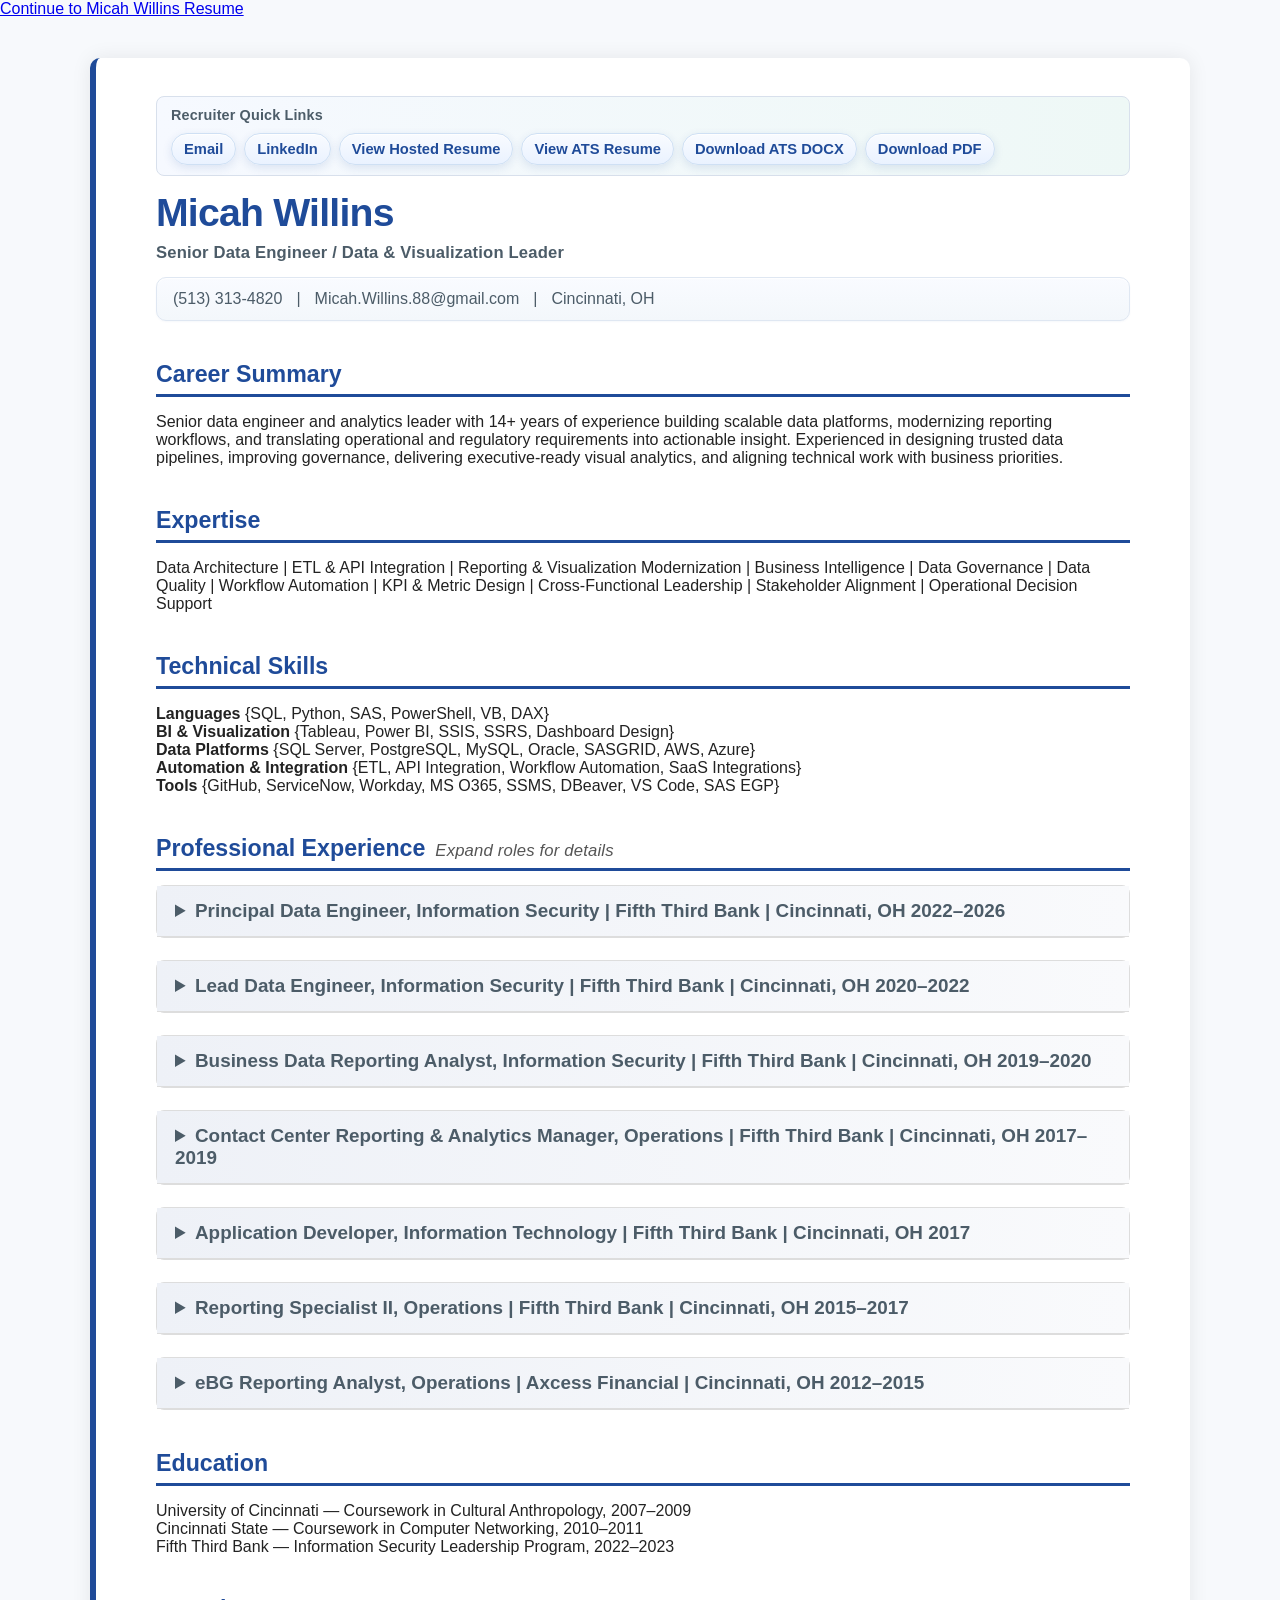
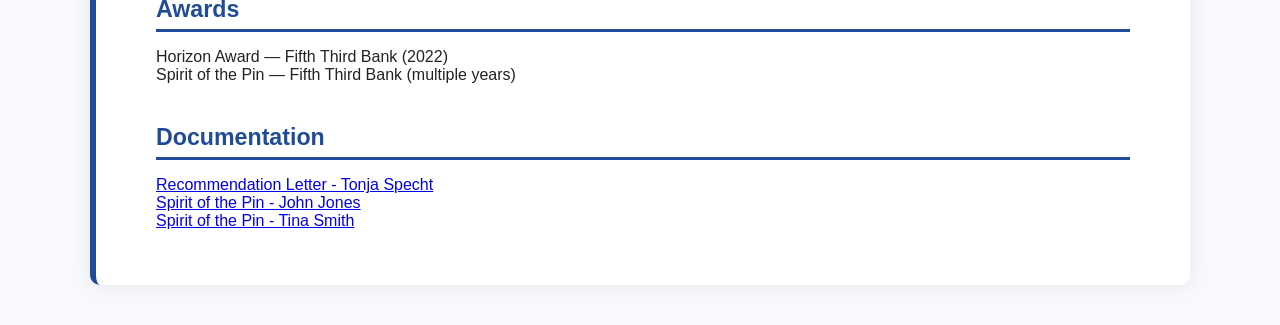
==== docs/index.html @ 88ce4075 "Update index.html to use meta refresh for Resume Replace gtag script with meta refresh for Resume li" ====
<!DOCTYPE html>
<html lang="en">
<head>
  <meta charset="UTF-8">
  <meta name="viewport" content="width=device-width, initial-scale=1.0">
  <title>Micah Willins Resume</title>
  <link rel="canonical" href="https://indatawetrust-mw.github.io/MicahWillins/">
    <meta name="description" content="Micah Willins - Data and analytics leader focused on trusted metrics, executive insights, and data engineering modernization.">
    <meta property="og:title" content="Micah Willins | Data and Analytics Leader">
    <meta property="og:description" content="Data and analytics leadership, BI strategy, trusted metrics, and data engineering modernization.">
    <meta property="og:url" content="https://indatawetrust-mw.github.io/MicahWillins/">
    <meta property="og:type" content="website">
    <meta property="og:image" content="https://indatawetrust-mw.github.io/MicahWillins/assets/social-preview.png">
    <meta property="og:image:type" content="image/png">
    <meta property="og:image:width" content="1200">
    <meta property="og:image:height" content="630">
    <meta name="twitter:card" content="summary_large_image">
    <meta name="twitter:title" content="Micah Willins | Data and Analytics Leader">
    <meta name="twitter:description" content="Data and analytics leadership, BI strategy, trusted metrics, and data engineering modernization.">
    <meta name="twitter:image" content="https://indatawetrust-mw.github.io/MicahWillins/assets/social-preview.png">
  <script async src="https://www.googletagmanager.com/gtag/js?id=G-QXJ3TKQQQ6"></script>
  <script>
    <meta http-equiv="refresh" content="0; url=Resume.html">
  </script>
</head>
<body>
  <a href="Resume.html">Continue to Micah Willins Resume</a>
</body>
</html><!DOCTYPE html>
<html lang="en">

<head>
  <meta charset="UTF-8">
  <meta name="viewport" content="width=device-width, initial-scale=1.0">
  <title>Micah Willins Resume</title>

  <script async src="https://www.googletagmanager.com/gtag/js?id=G-QXJ3TKQQQ6"></script>
  <script>
    window.dataLayer = window.dataLayer || [];
    function gtag(){dataLayer.push(arguments);}
    gtag('js', new Date());
    gtag('config', 'G-QXJ3TKQQQ6');
  </script>
</head>
<title>Micah Willins – Data Engineer / Solutions Expert</title>

<style>
    /* ===========================
       BITBRIDGE BRAND VARIABLES
       =========================== */
    :root {
        --bit-blue: #1F4B99;
        --bridge-steel: #4C5C68;
        --signal-teal: #2BBF9F;
        --flow-white: #F7F9FC;
        --accent-orange: #FF8A3D;
        --text-dark: #222;
        --text-light: #555;
        --band-even: #F9FAFC;
        --band-odd: #FFFFFF;
    }

    /* ===========================
       BASE STYLING
       =========================== */
    body {
        font-family: "Inter", "Aptos Display", Aptos Display, sans-serif;
        margin: 0;
        padding: 0;
        background: var(--flow-white);
        color: var(--text-dark);
        overflow-x: hidden;
    }

    *, *::before, *::after {
        box-sizing: border-box;
    }

    .container {
        width: min(1100px, calc(100vw - 32px));
        max-width: 1100px;
        margin: clamp(12px, 4vw, 40px) auto;
        background: #fff;
        padding: clamp(20px, 3vw, 40px) clamp(18px, 5vw, 60px);
        box-shadow: 0 0 20px rgba(0,0,0,0.08);
        border-radius: 10px;
        border-left: 6px solid var(--bit-blue);
    }

    .top-banner {
        display: flex;
        flex-wrap: wrap;
        align-items: center;
        justify-content: space-between;
        gap: 10px 16px;
        padding: 10px 14px;
        margin-bottom: 14px;
        border: 1px solid #d8e0ec;
        border-radius: 8px;
        background: linear-gradient(90deg, #f6f9ff 0%, #eef8f6 100%);
    }

    .top-banner-label {
        font-size: 0.9rem;
        color: var(--bridge-steel);
        font-weight: 600;
        letter-spacing: 0.01em;
    }

    .top-banner-links {
        display: flex;
        flex-wrap: wrap;
        gap: 8px;
    }

    .top-banner-links a {
        text-decoration: none;
        border: 1px solid #cfe0f4;
        background: linear-gradient(180deg, #f9fbff 0%, #eaf2ff 100%);
        color: var(--bit-blue);
        padding: 7px 12px;
        border-radius: 999px;
        font-size: 0.92rem;
        font-weight: 700;
        box-shadow: 0 3px 10px rgba(31, 75, 153, 0.12), inset 0 1px 0 rgba(255,255,255,0.8);
        transition: transform 0.15s ease, box-shadow 0.15s ease, border-color 0.15s ease;
    }

    .top-banner-links a:hover,
    .top-banner-links a:focus-visible {
        border-color: var(--bit-blue);
        box-shadow: 0 6px 16px rgba(31, 75, 153, 0.18), inset 0 1px 0 rgba(255,255,255,0.8);
        transform: translateY(-1px);
        outline: none;
    }

    .identity-block {
        margin-bottom: 18px;
    }

    h1 {
        margin: 0;
        font-size: 2.45em;
        font-weight: 700;
        color: var(--bit-blue);
        line-height: 1.15;
        letter-spacing: -0.02em;
    }

    .title-line {
        margin-top: 8px;
        font-size: 1.04em;
        font-weight: 600;
        color: var(--bridge-steel);
        letter-spacing: 0.01em;
    }

    .contact {
        display: flex;
        flex-wrap: wrap;
        gap: 10px 14px;
        align-items: center;
        margin-top: 14px;
        padding: 12px 16px;
        font-size: 1rem;
        color: var(--bridge-steel);
        border: 1px solid #dfe7f2;
        border-radius: 10px;
        background: linear-gradient(180deg, #f9fbff 0%, #f3f7fb 100%);
        box-shadow: inset 0 1px 0 rgba(255,255,255,0.8), 0 1px 2px rgba(31, 75, 153, 0.04);
    }

    .contact-item {
        white-space: nowrap;
    }

    .section-header {
        display: flex;
        align-items: baseline;
        gap: 10px;
        flex-wrap: wrap;
        font-size: 1.45em;
        font-weight: 600;
        margin-top: 40px;
        margin-bottom: 14px;
        padding-bottom: 6px;
        border-bottom: 3px solid var(--bit-blue);
        color: var(--bit-blue);
    }

    .section-header-note {
        font-size: 0.72em;
        font-style: italic;
        font-weight: 500;
        color: var(--text-light);
        letter-spacing: 0.01em;
    }

    /* ===========================
       COLLAPSIBLE SECTIONS
       =========================== */
    details {
        margin-bottom: 22px;
        border-radius: 8px;
        background: var(--band-even);
        border: 1px solid #ddd;
        padding: 0;
        transition: background 0.2s ease;
    }

    details:nth-child(odd) {
        background: var(--band-odd);
    }

    summary {
        padding: 14px 18px;
        font-size: 1.18em;
        font-weight: 600;
        cursor: pointer;
        background: linear-gradient(to right, #eef1f7, #f9fafc);
        border-bottom: 1px solid #ddd;
        user-select: none;
        color: var(--bridge-steel);
    }

    summary::-webkit-details-marker {
        color: var(--bit-blue);
    }

    details[open] summary {
        border-bottom: 1px solid #ccc;
        background: linear-gradient(to right, #e6ecf5, #f2f4f8);
    }

    details > div {
        padding: 18px 22px;
        background: #fff;
        font-family: "Aptos Narrow", "Aptos", "Segoe UI", sans-serif;
        font-size: 0.98rem;
        line-height: 1.25;
        overflow-wrap: anywhere;
    }

    details > div p {
        margin: 0 0 6px;
    }

    ul {
        margin: 8px 0 12px 20px;
    }

    .docx-outline,
    .docx-outline ul {
        margin: 2px 0 4px 18px;
        padding-left: 14px;
    }

    .docx-outline li {
        margin: 2px 0;
    }

    .docx-outline > li {
        list-style-type: circle;
    }

    .docx-outline ul > li {
        list-style-type: square;
    }

    .docx-outline ul ul > li {
        list-style-type: disc;
    }

    .docx-outline ul ul ul > li {
        list-style-type: circle;
    }

    .docx-outline .compact {
        margin-top: 2px;
        margin-bottom: 2px;
    }

    .docx-outline .subtle {
        font-style: italic;
    }

    .has-collapsible-children {
        list-style-position: outside;
    }

    .list-toggle-btn {
        border: 0;
        background: transparent;
        color: var(--bit-blue);
        cursor: pointer;
        font-size: 1.75em;
        font-weight: 800;
        line-height: 1;
        margin-right: 6px;
        padding: 0;
        vertical-align: middle;
        touch-action: manipulation;
    }

    .list-collapsible[hidden] {
        display: none;
    }

    /* ===========================
       MOBILE OPTIMIZATION
       =========================== */
    @media (max-width: 768px) {
        .container {
            width: 100%;
            margin: 0;
            border-radius: 0;
            padding: 24px 20px;
            box-shadow: none;
            border-left: none;
            border-top: 6px solid var(--bit-blue);
        }

        .top-banner {
            align-items: flex-start;
            gap: 10px;
            padding: 10px;
        }

        .top-banner-links {
            width: 100%;
        }

        .top-banner-links a {
            text-align: center;
            flex: 1 1 30%;
        }

        h1 {
            font-size: 1.9em;
        }

        .contact {
            font-size: 1em;
        }

        summary {
            font-size: 1.1em;
            padding: 14px 16px;
            min-height: 52px;
            display: flex;
            align-items: center;
        }

        details > div {
            padding: 14px 16px;
        }

        .section-header {
            font-size: 1.3em;
        }

        .list-toggle-btn {
            display: inline-flex;
            align-items: center;
            justify-content: center;
            min-width: 34px;
            min-height: 34px;
            font-size: 1.15rem;
            font-weight: 800;
            line-height: 1;
            margin-right: 8px;
            border: 1px solid #d7dee9;
            border-radius: 999px;
            background: #f4f7fc;
        }

        .docx-outline li {
            line-height: 1.35;
        }
    }

    /* ===========================
       EXTRA-WIDE SCREEN POLISH
       =========================== */
    @media (min-width: 1400px) {
        .container {
            width: min(1300px, calc(100vw - 48px));
            max-width: 1300px;
            padding: 60px 80px;
        }

        h1 {
            font-size: 2.6em;
        }

        summary {
            font-size: 1.22em;
        }
    }

</style>
</head>

<body>
<div class="container">

<section class="top-banner" aria-label="Quick recruiter links">
    <div class="top-banner-label">Recruiter Quick Links</div>
    <nav class="top-banner-links" aria-label="Recruiter quick actions">
        <a href="mailto:Micah.Willins.88@gmail.com">Email</a>
        <a href="https://www.linkedin.com/in/indatawetrust-mw" target="_blank" rel="noopener noreferrer">LinkedIn</a>
        <a href="https://indatawetrust-mw.github.io/MicahWillins/" target="_blank" rel="noopener noreferrer">View Hosted Resume</a>
        <a href="Micah-Willins-ATS.html" target="_blank" rel="noopener noreferrer">View ATS Resume</a>
        <a href="Micah-Willins-ATS.docx" download>Download ATS DOCX</a>
        <a href="assets/Micah-Willins-Resume.pdf" class="pdf-download-link" data-download-filename="Micah-Willins-Resume.pdf" target="_blank" rel="noopener noreferrer">Download PDF</a>
    </nav>
</section>

<div class="identity-block">
    <h1>Micah Willins</h1>
    <div class="title-line">Senior Data Engineer / Data &amp; Visualization Leader</div>
    <div class="contact">
        <span class="contact-item">(513) 313‑4820</span>
        <span class="contact-item">|</span>
        <span class="contact-item">Micah.Willins.88@gmail.com</span>
        <span class="contact-item">|</span>
        <span class="contact-item">Cincinnati, OH</span>
    </div>
</div>

<div class="section-header">Career Summary</div>
<p>Senior data engineer and analytics leader with 14+ years of experience building scalable data platforms, modernizing reporting workflows, and translating operational and regulatory requirements into actionable insight. Experienced in designing trusted data pipelines, improving governance, delivering executive-ready visual analytics, and aligning technical work with business priorities.</p>

<div class="section-header">Expertise</div>
<p>Data Architecture | ETL & API Integration | Reporting & Visualization Modernization | Business Intelligence | Data Governance | Data Quality | Workflow Automation | KPI & Metric Design | Cross-Functional Leadership | Stakeholder Alignment | Operational Decision Support</p>

<div class="section-header">Technical Skills</div>
<p>
<b>Languages</b> {SQL, Python, SAS, PowerShell, VB, DAX}<br>
<b>BI & Visualization</b> {Tableau, Power BI, SSIS, SSRS, Dashboard Design}<br>
<b>Data Platforms</b> {SQL Server, PostgreSQL, MySQL, Oracle, SASGRID, AWS, Azure}<br>
<b>Automation & Integration</b> {ETL, API Integration, Workflow Automation, SaaS Integrations}<br>
<b>Tools</b> {GitHub, ServiceNow, Workday, MS O365, SSMS, DBeaver, VS Code, SAS EGP}
</p>

<div class="section-header">Professional Experience <span class="section-header-note">Expand roles for details</span></div>

<!-- Principal Data Engineer -->
<details open>
<summary>Principal Data Engineer, Information Security | Fifth Third Bank | Cincinnati, OH 2022–2026</summary>
<div>
<p><strong>Enterprise Data, Visualization & Reporting Modernization</strong></p>
<ul class="docx-outline">
    <li>Led enterprise metric and reporting modernization in a regulated financial environment, improving governance, accountability, and executive visibility.</li>
    <li>Drove a Tableau-to-Power BI transformation, standardizing reporting patterns and improving consistency for operational and leadership stakeholders.</li>
    <li>Designed and delivered executive-facing visualizations and KPI frameworks that translated complex security data into clear, decision-ready narratives.</li>
    <li>Resolved cross-functional data quality and identity issues across AD, LDAP, and Entra ID to improve trust in critical reporting pipelines.</li>
    <li>Built automated validation and reconciliation workflows that reduced manual remediation and increased confidence in metric delivery.</li>
    <li>Partnered across teams to align technical execution with business needs while mentoring co-op and contractor resources to maintain continuity on critical programs.</li>
</ul>
</div>
</details>

<!-- Lead Data Engineer -->
<details>
<summary>Lead Data Engineer, Information Security | Fifth Third Bank | Cincinnati, OH 2020–2022</summary>
<div>
<p><strong>Automation, Compliance Reporting & Platform Modernization</strong></p>
<ul class="docx-outline">
    <li>Built and automated SAS-based warehouse and reporting workflows using REST APIs and PowerShell orchestration to improve reliability and reduce manual processing.</li>
    <li>Delivered compliance, audit, and risk analytics to support governance decisions and executive reporting across information security teams.</li>
    <li>Created reporting structures and visual explanations that made complex compliance data accessible to non-technical stakeholders and leadership.</li>
    <li>Led platform modernization and environment hardening to improve scalability, reduce maintenance burden, and strengthen operational stability.</li>
    <li>Developed delivery practices and mentoring frameworks that improved team efficiency, supportability, and execution quality across reporting programs.</li>
</ul>
</div>
</details>

<!-- Business Data Reporting Analyst -->
<details>
<summary>Business Data Reporting Analyst, Information Security | Fifth Third Bank | Cincinnati, OH 2019–2020</summary>
<div>
<p><strong>Metric Program Development, Data Storytelling & Governance</strong></p>
<ul class="docx-outline">
    <li>Expanded and redesigned the information security metric program to create more reliable reporting processes for leadership and operational stakeholders.</li>
    <li>Transformed ad hoc Excel workflows into a repeatable data pipeline using directory-based ingestion, NAS storage, and SAS Grid processing.</li>
    <li>Built reporting and visualization structures that turned raw technical metrics into clearer decision narratives for security, risk, and governance teams.</li>
</ul>
</div>
</details>

<!-- Contact Center Manager -->
<details>
<summary>Contact Center Reporting & Analytics Manager, Operations | Fifth Third Bank | Cincinnati, OH 2017–2019</summary>
<div>
<p><strong>Operational Analytics, KPI Design & Team Leadership</strong></p>
<ul class="docx-outline">
    <li>Led reporting and analytics for customer operations, providing leadership with actionable performance metrics and process improvement guidance.</li>
    <li>Built and supported an internal analytics platform used to monitor operational efficiency, service quality, and customer experience outcomes.</li>
    <li>Created dashboards and visual performance views that translated operational data into clear management narratives for both frontline and executive audiences.</li>
    <li>Partnered with IT, vendors, and business leaders to implement speech analytics and identity verification solutions that increased visibility and improved customer experience.</li>
    <li>Managed direct reports and coordinated cross-functional execution across operational and technology teams.</li>
</ul>
</div>
</details>

<!-- Application Developer -->
<details>
<summary>Application Developer, Information Technology | Fifth Third Bank | Cincinnati, OH 2017</summary>
<div>
<p><strong>Systems Integration & Application Support</strong></p>
<ul class="docx-outline">
    <li>Supported legacy application migration and modernization efforts, improving compatibility and operational stability.</li>
    <li>Partnered with business and technical stakeholders to validate requirements, update scripts, and streamline application support processes.</li>
</ul>
</div>
</details>

<!-- Reporting Specialist II -->
<details>
<summary>Reporting Specialist II, Operations | Fifth Third Bank | Cincinnati, OH 2015–2017</summary>
<div>
<p><strong>Operational Reporting, Dashboarding & Data Mining</strong></p>
<ul class="docx-outline">
    <li>Created and maintained BI and operational reporting solutions for customer service, workforce, and performance metrics using SSIS and SSRS.</li>
    <li>Developed self-service reporting capabilities that expanded access to scorecards, trend analysis, and workforce metrics across the organization.</li>
    <li>Built operational dashboards and visual analyses that helped leaders understand performance patterns and respond quickly to emerging issues.</li>
    <li>Applied data mining techniques to detect anomalies and outliers, enabling teams to address issues before they affected performance.</li>
</ul>
</div>
</details>

<!-- Axcess Financial -->
<details>
<summary>eBG Reporting Analyst, Operations | Axcess Financial | Cincinnati, OH 2012–2015</summary>
<div>
<p><strong>Reporting Automation & Operations Analytics</strong></p>
<ul class="docx-outline">
    <li>Built scorecard, incentive, and workforce reporting solutions that improved visibility into operational performance and key drivers.</li>
    <li>Automated payroll and operational reporting workflows, reducing manual effort and improving consistency across stakeholder groups.</li>
    <li>Translated business requirements into repeatable reporting products that supported customer service operations and leadership decisions.</li>
</ul>
</div>
</details>

<div class="section-header">Education</div>
<p>
University of Cincinnati — Coursework in Cultural Anthropology, 2007–2009<br>
Cincinnati State — Coursework in Computer Networking, 2010–2011<br>
Fifth Third Bank — Information Security Leadership Program, 2022–2023
</p>

<div class="section-header">Awards</div>
<p>
Horizon Award — Fifth Third Bank (2022)<br>
Spirit of the Pin — Fifth Third Bank (multiple years)
</p>

<div class="section-header">Documentation</div>
<p>
    <a href="#" onclick="openEmbeddedDoc('doc-tonja-specht-recommendation', 'Recommendation Letter - Tonja Specht'); return false;">Recommendation Letter - Tonja Specht</a><br>
    <a href="#" onclick="openEmbeddedDoc('doc-john-jones-recognition', 'Spirit of the Pin - John Jones'); return false;">Spirit of the Pin - John Jones</a><br>
    <a href="#" onclick="openEmbeddedDoc('doc-tina-smith-recognition', 'Spirit of the Pin - Tina Smith'); return false;">Spirit of the Pin - Tina Smith</a>
</p>

</div>

<template id="doc-tonja-specht-recommendation">
<!DOCTYPE html>
<html lang="en">
<head>
<meta charset="UTF-8">
<meta name="viewport" content="width=device-width, initial-scale=1.0">
<title>Recommendation Letter - Tonja Specht</title>
<style>
    body {
        font-family: "Segoe UI", Arial, sans-serif;
        margin: 24px;
        line-height: 1.55;
        color: #222;
    }
    h1 {
        margin-top: 0;
        margin-bottom: 8px;
        color: #1F4B99;
    }
    .meta {
        margin: 0 0 14px;
    }
    .signature {
        margin-top: 18px;
    }
</style>
</head>
<body>
    <h1>Recommendation Letter</h1>
    <p class="meta"><strong>Tonja Specht</strong><br>
    Retired Senior Vice President, Fifth Third Bank<br>
    Information Security Business Operations<br>
    513-335-1691<br>
    June 5, 2025</p>

    <p>To Whom It May Concern,</p>

    <p>I am pleased to recommend Micah Willins for any data engineering position. Micah was the Information Security Metrics Program Manager reporting to me while I was at Fifth Third. As a vital member of our Information Security Business Operations at Fifth Third Bank, Micah consistently demonstrated an exceptional level of expertise, diligence, and commitment to excellence.</p>

    <p>In the financial sector, precision and reliability in data reporting are paramount, especially when regulators request metrics evidence. Micah single-handedly built and implemented a robust system for tracking and validating information security data. From writing the code and structuring the process to ensuring quality control measures, he meticulously safeguarded the integrity and accuracy of our reporting. His dedication went beyond duty; he takes his work personally, ensuring that every metric reflected the highest standard.</p>

    <p>While reporting to me, Micah managed consultants and co-ops. He guided them through complex processes and ensured they had the knowledge necessary to succeed. His mentorship and expertise were repeatedly recognized by those he worked with. Both consultants and peers provided direct feedback to me about how much they learned from him. His ability to teach, lead, and inspire not only strengthened our team but also elevated the overall quality of our security program.</p>

    <p>Moreover, his ability to respond swiftly to regulatory demands was invaluable. He worked tirelessly to develop new metrics, adapting to ever-changing compliance requirements with ingenuity and foresight. His proactive approach and technical expertise strengthened our security program and reinforced our commitment to transparency.</p>

    <p>I have no doubt that Micah will be an asset wherever he applies his skills next. His work ethic, attention to detail, and unwavering dedication set him apart. I wholeheartedly recommend him and would be happy to discuss his qualifications further.</p>

    <p class="signature">Sincerely,<br>
    Tonja Specht</p>
</body>
</html>
</template>

<template id="doc-john-jones-recognition">
<!DOCTYPE html>
<html lang="en">
<head>
<meta charset="UTF-8">
<meta name="viewport" content="width=device-width, initial-scale=1.0">
<title>Spirit of the Pin - John Jones</title>
<style>
    body {
        font-family: "Segoe UI", Arial, sans-serif;
        margin: 24px;
        line-height: 1.55;
        color: #222;
    }
    h1 {
        margin-top: 0;
        margin-bottom: 10px;
        color: #1F4B99;
    }
    .meta {
        margin: 0 0 14px;
        color: #4C5C68;
    }
</style>
</head>
<body>
    <h1>Spirit of the Pin Recognition</h1>
    <p class="meta"><strong>Recognized By:</strong> John Jones<br>
    <strong>Date:</strong> 5/29/2025<br>
    <strong>Value:</strong> We Commit to Excellence</p>

    <p>As Principal Data Engineer, Micah Willins exemplifies the Fifth Third Core Value of Work as One Bank. He took the initiative to organize a cross-functional team to address a complex syncing issue between Active Directory LDAP and Azure Entra ID that was impacting several technical teams across the bank.</p>

    <p>Through his collaborative leadership, Micah ensured that all stakeholders clearly understood the problem and helped prioritize a timely and effective resolution. His actions not only fostered teamwork but also demonstrated the Core Value of Take Accountability.</p>

    <p>Kudos to Micah for his courageous leadership and unwavering commitment to excellence!</p>
</body>
</html>
</template>

<template id="doc-tina-smith-recognition">
<!DOCTYPE html>
<html lang="en">
<head>
<meta charset="UTF-8">
<meta name="viewport" content="width=device-width, initial-scale=1.0">
<title>Spirit of the Pin - Tina Smith</title>
<style>
    body {
        font-family: "Segoe UI", Arial, sans-serif;
        margin: 24px;
        line-height: 1.55;
        color: #222;
    }
    h1 {
        margin-top: 0;
        margin-bottom: 10px;
        color: #1F4B99;
    }
    .meta {
        margin: 0 0 14px;
        color: #4C5C68;
    }
</style>
</head>
<body>
    <h1>Spirit of the Pin Recognition</h1>
    <p class="meta"><strong>Recognized By:</strong> Tina Smith<br>
    <strong>Date:</strong> 2/7/2025<br>
    <strong>Value:</strong> We Are Creative</p>

    <p>Micah once again went above and beyond to assist me tremendously with a project. I was tasked with creating a duplicate repository of IT and IS policies from the Policy Center. Initially, the only method I knew was to manually download each of the 86 files. I reached out to Micah to see if he had a more efficient solution.</p>

    <p>His expertise not only streamlined the process but also saved me countless hours of manual work.</p>

    <p>Micah, your willingness to go above and beyond truly made a significant difference, and I am incredibly grateful for your support.</p>
</body>
</html>
</template>

<script>
    function openEmbeddedDoc(templateId, fallbackTitle) {
        var template = document.getElementById(templateId);
        if (!template) {
            return;
        }

        var docContent = template.innerHTML.trim();
        if (!docContent) {
            docContent = '<!doctype html><html><head><meta charset="UTF-8"><title>' +
                fallbackTitle +
                '</title></head><body><p>No content found.</p></body></html>';
        }

        // Primary path: Blob URL is more reliable on mobile than document.write to a popup.
        try {
            var blob = new Blob([docContent], { type: 'text/html;charset=utf-8' });
            var blobUrl = URL.createObjectURL(blob);
            var blobWindow = window.open(blobUrl, '_blank');
            if (blobWindow) {
                setTimeout(function () {
                    URL.revokeObjectURL(blobUrl);
                }, 60000);
                return;
            }
        } catch (error) {
            // Fall through to compatibility fallback.
        }

        // Fallback path for browsers that block Blob URLs in new tabs.
        var newWindow = window.open('about:blank', '_blank');
        if (!newWindow) {
            return;
        }

        newWindow.document.open();
        newWindow.document.write(docContent);
        newWindow.document.close();
    }

    document.addEventListener('DOMContentLoaded', function () {
        function closeOtherSections(activeSection) {
            var allSections = document.querySelectorAll('details');
            allSections.forEach(function (otherSection) {
                if (otherSection !== activeSection) {
                    otherSection.removeAttribute('open');
                }
            });
        }

        function bindSectionAccordion() {
            var allSections = document.querySelectorAll('details');
            allSections.forEach(function (section) {
                // Ensure a consistent collapsed initial state across browsers.
                section.removeAttribute('open');

                section.addEventListener('toggle', function () {
                    if (section.open) {
                        closeOtherSections(section);
                    }
                });

                var summary = section.querySelector('summary');
                if (!summary) {
                    return;
                }

                summary.addEventListener('click', function () {
                    window.requestAnimationFrame(function () {
                        if (section.open) {
                            closeOtherSections(section);
                        }
                    });
                });
            });
        }

        function hasDirectChildTag(element, tagName) {
            return Array.from(element.children).some(function (child) {
                return child.tagName === tagName;
            });
        }

        function hasDirectToggleButton(element) {
            return Array.from(element.children).some(function (child) {
                return child.classList && child.classList.contains('list-toggle-btn');
            });
        }

        function bindNestedListToggles() {
            var allLists = document.querySelectorAll('ul');
            allLists.forEach(function (list) {
                var directItems = Array.from(list.children).filter(function (child) {
                    return child.tagName === 'LI';
                });
                var hasNestedLists = directItems.some(function (item) {
                    return hasDirectChildTag(item, 'UL');
                });
                var shouldBeCollapsible = directItems.length > 2 || hasNestedLists;

                if (!shouldBeCollapsible) {
                    return;
                }

                var parentItem = list.parentElement;
                if (!parentItem || parentItem.tagName !== 'LI') {
                    return;
                }

                if (hasDirectToggleButton(parentItem)) {
                    return;
                }

                parentItem.classList.add('has-collapsible-children');
                list.classList.add('list-collapsible');

                var toggleButton = document.createElement('button');
                toggleButton.type = 'button';
                toggleButton.className = 'list-toggle-btn';
                toggleButton.setAttribute('aria-expanded', 'false');
                toggleButton.textContent = '▸';

                list.hidden = true;

                toggleButton.addEventListener('click', function () {
                    var isExpanded = toggleButton.getAttribute('aria-expanded') === 'true';
                    toggleButton.setAttribute('aria-expanded', String(!isExpanded));
                    toggleButton.textContent = isExpanded ? '▸' : '▾';
                    list.hidden = isExpanded;
                });

                parentItem.insertBefore(toggleButton, parentItem.firstChild);
            });
        }

        function bindPdfDownloadLinks() {
            var downloadLinks = document.querySelectorAll('.pdf-download-link');
            downloadLinks.forEach(function (link) {
                link.addEventListener('click', function (event) {
                    event.preventDefault();

                    var originalUrl = link.getAttribute('href');
                    if (!originalUrl) {
                        return;
                    }

                    var rawUrl = originalUrl
                        .replace('https://github.com/', 'https://raw.githubusercontent.com/')
                        .replace('/blob/', '/');

                    fetch(rawUrl)
                        .then(function (response) {
                            if (!response.ok) {
                                throw new Error('Download failed');
                            }
                            return response.blob();
                        })
                        .then(function (blob) {
                            var objectUrl = URL.createObjectURL(blob);
                            var tempLink = document.createElement('a');
                            tempLink.href = objectUrl;
                            tempLink.download = link.getAttribute('data-download-filename') || 'resume.pdf';
                            document.body.appendChild(tempLink);
                            tempLink.click();
                            tempLink.remove();
                            URL.revokeObjectURL(objectUrl);
                        })
                        .catch(function () {
                            window.open(rawUrl, '_blank', 'noopener');
                        });
                });
            });
        }

        bindPdfDownloadLinks();
        bindSectionAccordion();
        bindNestedListToggles();
    });
</script>
</body>
</html>
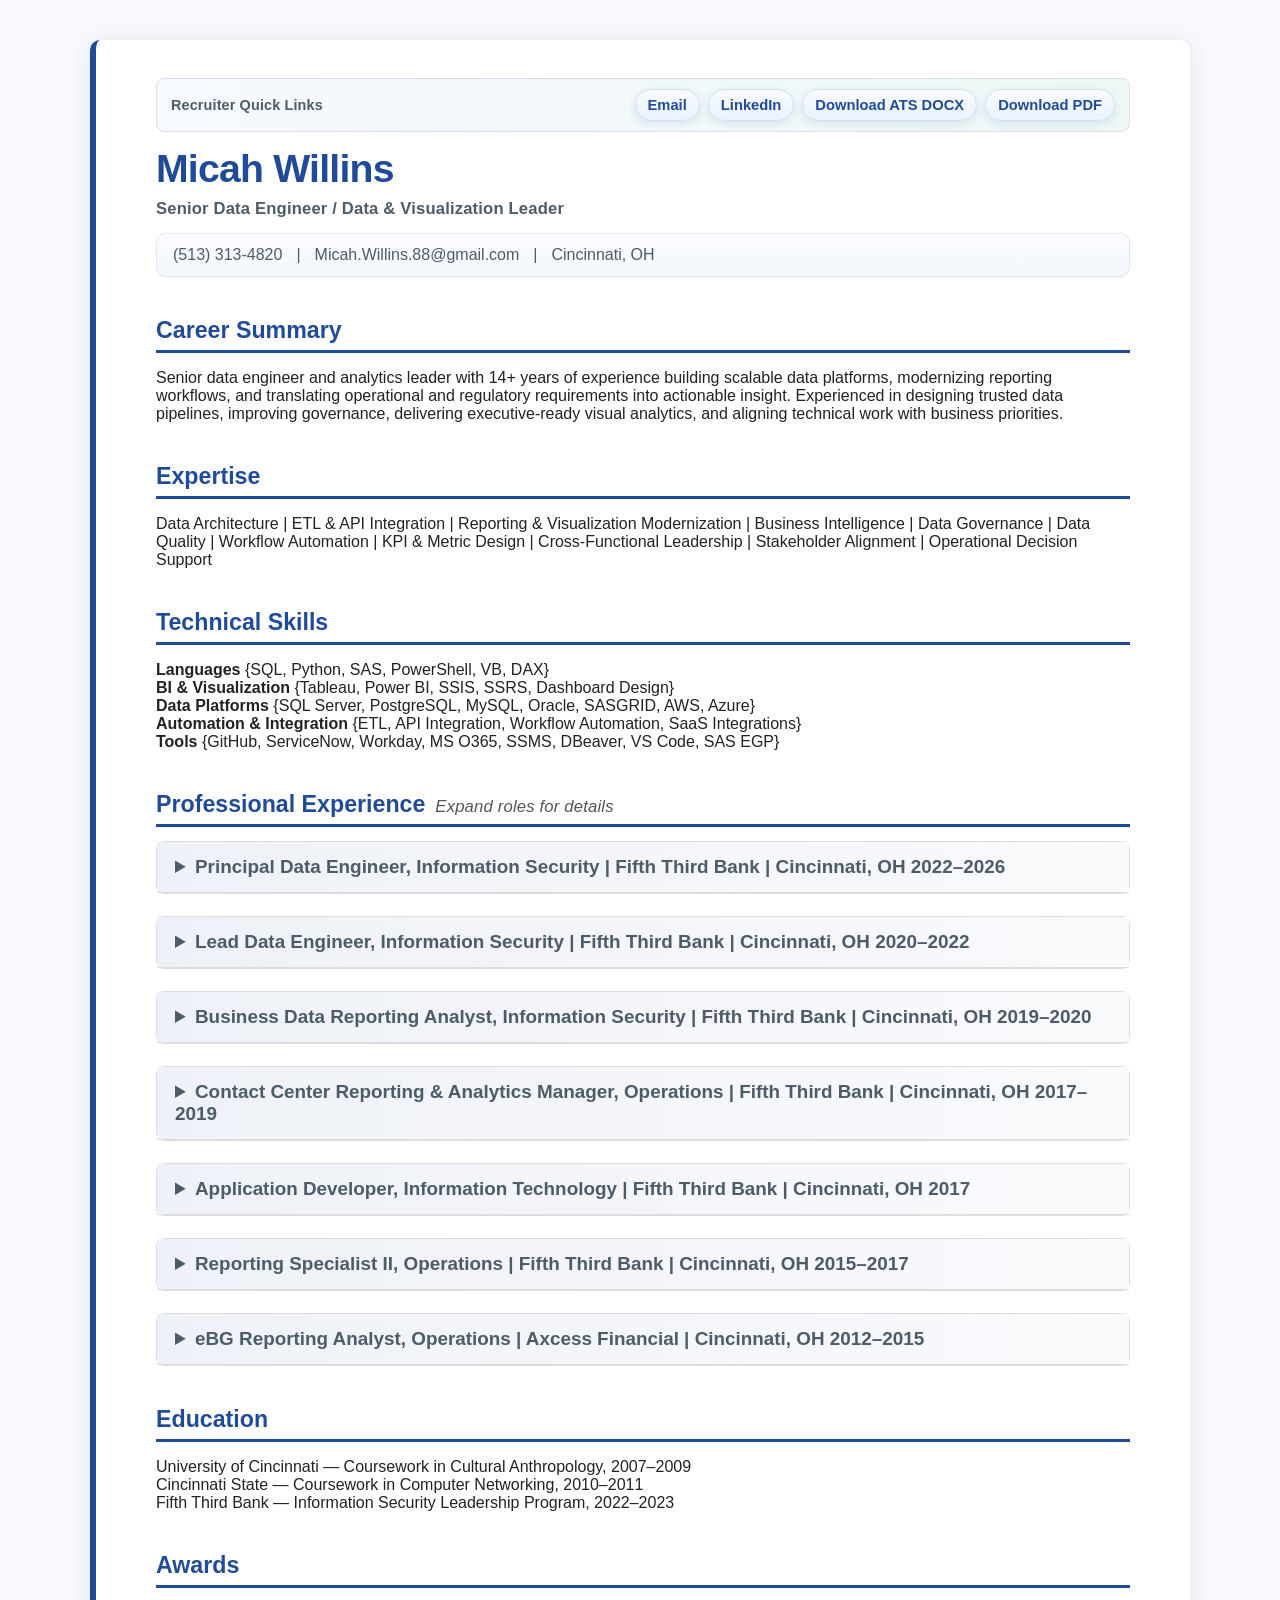
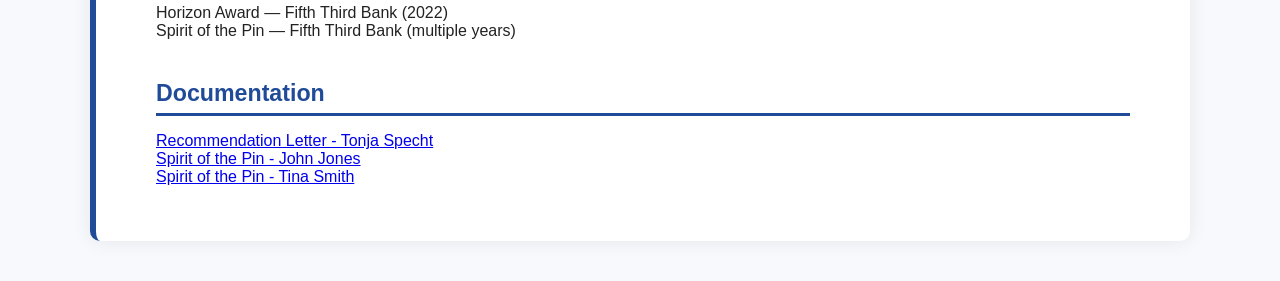
==== commit cf75468b: "Serve resume directly at GitHub Pages root" ====
--- a/docs/index.html
+++ b/docs/index.html
@@ -1,14 +1,15 @@
 <!DOCTYPE html>
 <html lang="en">
+
 <head>
   <meta charset="UTF-8">
   <meta name="viewport" content="width=device-width, initial-scale=1.0">
   <title>Micah Willins Resume</title>
-  <link rel="canonical" href="https://indatawetrust-mw.github.io/MicahWillins/">
+    <link rel="canonical" href="https://indatawetrust-mw.github.io/MicahWillins/Resume.html">
     <meta name="description" content="Micah Willins - Data and analytics leader focused on trusted metrics, executive insights, and data engineering modernization.">
     <meta property="og:title" content="Micah Willins | Data and Analytics Leader">
     <meta property="og:description" content="Data and analytics leadership, BI strategy, trusted metrics, and data engineering modernization.">
-    <meta property="og:url" content="https://indatawetrust-mw.github.io/MicahWillins/">
+    <meta property="og:url" content="https://indatawetrust-mw.github.io/MicahWillins/Resume.html">
     <meta property="og:type" content="website">
     <meta property="og:image" content="https://indatawetrust-mw.github.io/MicahWillins/assets/social-preview.png">
     <meta property="og:image:type" content="image/png">
@@ -18,21 +19,6 @@
     <meta name="twitter:title" content="Micah Willins | Data and Analytics Leader">
     <meta name="twitter:description" content="Data and analytics leadership, BI strategy, trusted metrics, and data engineering modernization.">
     <meta name="twitter:image" content="https://indatawetrust-mw.github.io/MicahWillins/assets/social-preview.png">
-  <script async src="https://www.googletagmanager.com/gtag/js?id=G-QXJ3TKQQQ6"></script>
-  <script>
-    <meta http-equiv="refresh" content="0; url=Resume.html">
-  </script>
-</head>
-<body>
-  <a href="Resume.html">Continue to Micah Willins Resume</a>
-</body>
-</html><!DOCTYPE html>
-<html lang="en">
-
-<head>
-  <meta charset="UTF-8">
-  <meta name="viewport" content="width=device-width, initial-scale=1.0">
-  <title>Micah Willins Resume</title>
 
   <script async src="https://www.googletagmanager.com/gtag/js?id=G-QXJ3TKQQQ6"></script>
   <script>
@@ -409,9 +395,7 @@
     <nav class="top-banner-links" aria-label="Recruiter quick actions">
         <a href="mailto:Micah.Willins.88@gmail.com">Email</a>
         <a href="https://www.linkedin.com/in/indatawetrust-mw" target="_blank" rel="noopener noreferrer">LinkedIn</a>
-        <a href="https://indatawetrust-mw.github.io/MicahWillins/" target="_blank" rel="noopener noreferrer">View Hosted Resume</a>
-        <a href="Micah-Willins-ATS.html" target="_blank" rel="noopener noreferrer">View ATS Resume</a>
-        <a href="Micah-Willins-ATS.docx" download>Download ATS DOCX</a>
+        <a href="assets/Micah-Willins-ATS.docx" download>Download ATS DOCX</a>
         <a href="assets/Micah-Willins-Resume.pdf" class="pdf-download-link" data-download-filename="Micah-Willins-Resume.pdf" target="_blank" rel="noopener noreferrer">Download PDF</a>
     </nav>
 </section>
@@ -884,3 +868,4 @@
 
 
 
+
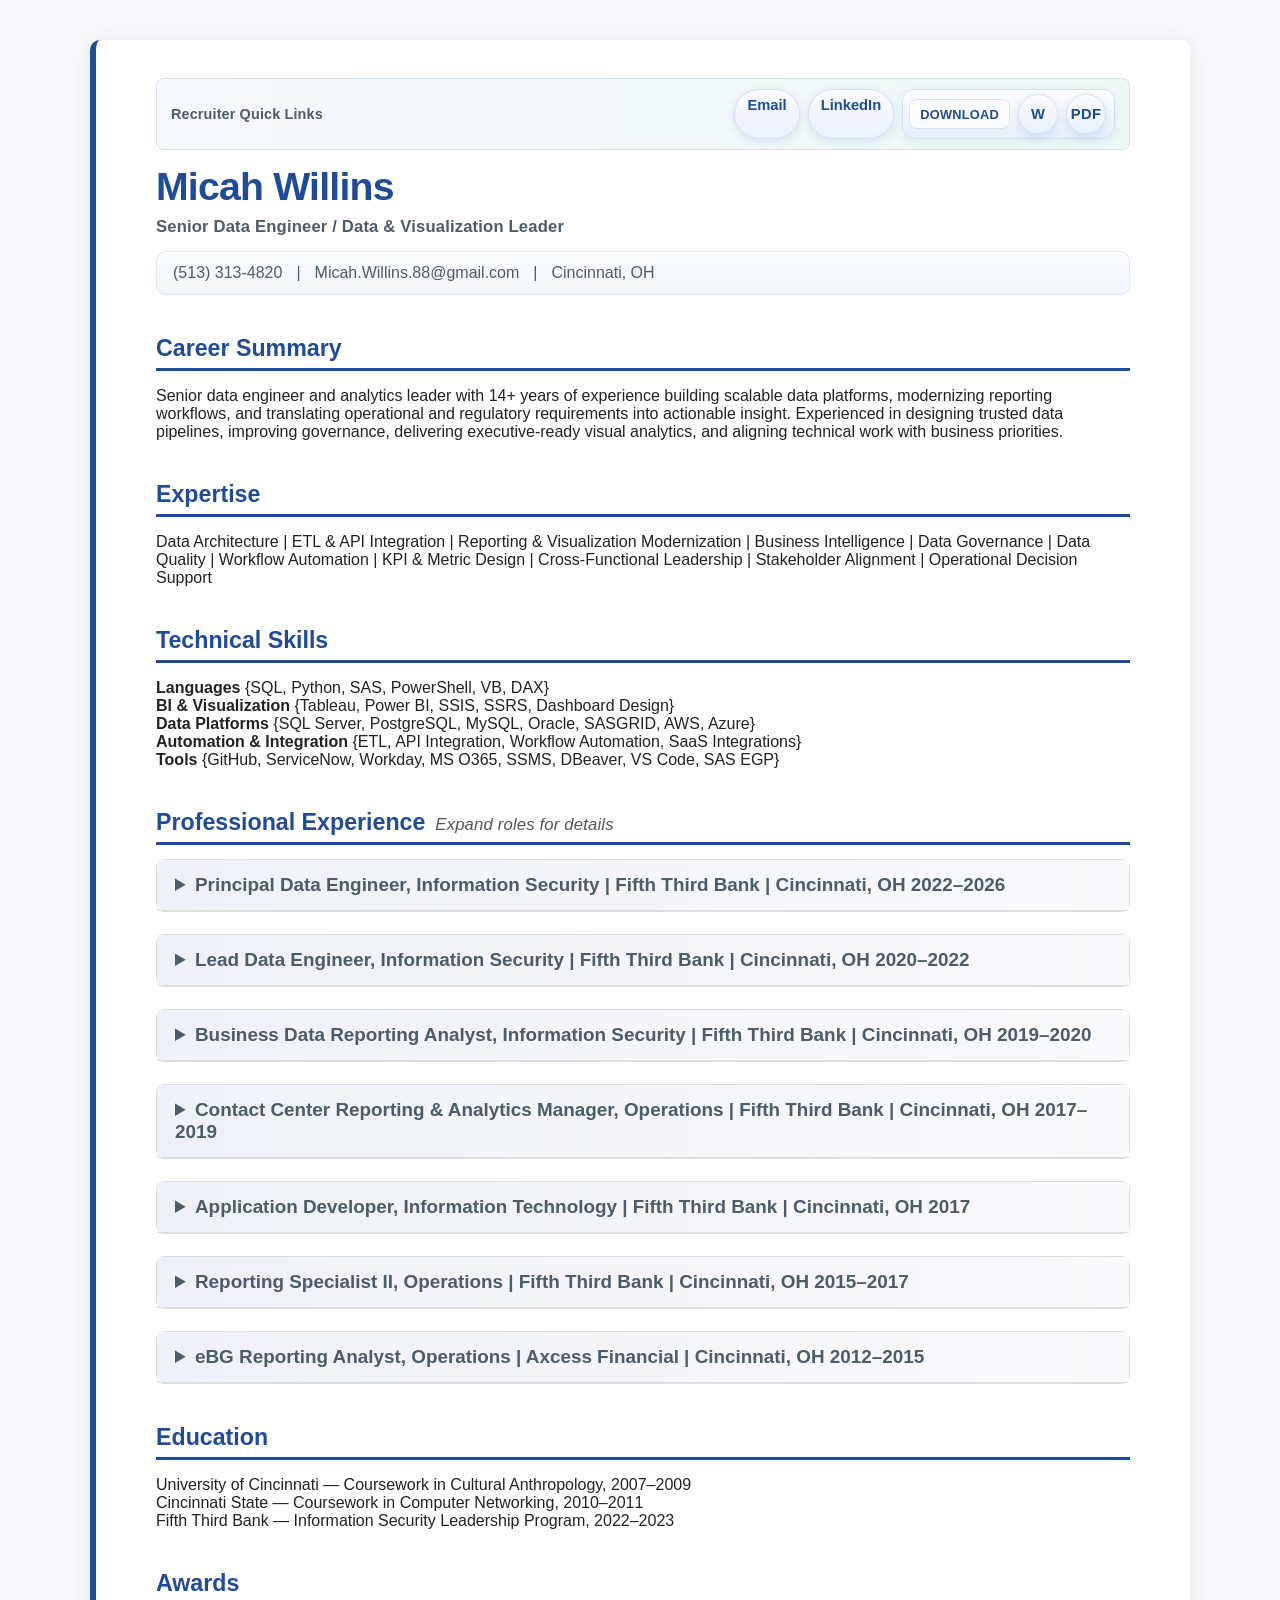
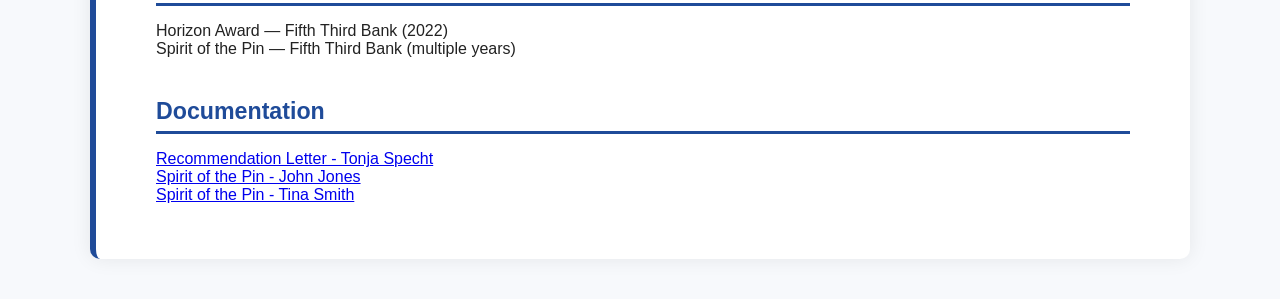
==== commit e2f4770c: "Update resume download buttons" ====
--- a/docs/index.html
+++ b/docs/index.html
@@ -120,6 +120,68 @@
         outline: none;
     }
 
+    .download-group {
+        display: inline-flex;
+        align-items: center;
+        gap: 8px;
+        padding: 4px 8px 4px 6px;
+        border-radius: 12px;
+        background: linear-gradient(180deg, rgba(255,255,255,0.85), rgba(230,238,248,0.9));
+        border: 1px solid #cfe0f4;
+        box-shadow: inset 0 1px 0 rgba(255,255,255,0.8), 0 3px 10px rgba(31, 75, 153, 0.08);
+    }
+
+    .download-label {
+        display: inline-flex;
+        align-items: center;
+        justify-content: center;
+        min-height: 30px;
+        padding: 0 10px;
+        border-radius: 8px;
+        border: 1px solid #d6e3f5;
+        background: rgba(255,255,255,0.75);
+        color: var(--bit-blue);
+        font-size: 0.8rem;
+        font-weight: 800;
+        letter-spacing: 0.02em;
+        text-transform: uppercase;
+    }
+
+    .download-button {
+        display: inline-flex;
+        align-items: center;
+        justify-content: center;
+        width: 40px;
+        height: 40px;
+        border-radius: 10px;
+        color: #fff;
+        font-size: 0.72rem;
+        font-weight: 900;
+        letter-spacing: 0.02em;
+        text-decoration: none;
+        border: 1px solid transparent;
+        box-shadow: 0 6px 14px rgba(24, 58, 116, 0.15);
+        transition: transform 0.15s ease, box-shadow 0.15s ease, filter 0.15s ease;
+    }
+
+    .download-button:hover,
+    .download-button:focus-visible {
+        transform: translateY(-1px);
+        box-shadow: 0 8px 18px rgba(24, 58, 116, 0.2);
+        filter: brightness(1.02);
+        outline: none;
+    }
+
+    .word-button {
+        background: linear-gradient(180deg, #2d70d8 0%, #1f58b6 100%);
+        border-color: rgba(15, 61, 144, 0.7);
+    }
+
+    .pdf-button {
+        background: linear-gradient(180deg, #e63d3d 0%, #c42525 100%);
+        border-color: rgba(132, 17, 17, 0.7);
+    }
+
     .identity-block {
         margin-bottom: 18px;
     }
@@ -395,8 +457,15 @@
     <nav class="top-banner-links" aria-label="Recruiter quick actions">
         <a href="mailto:Micah.Willins.88@gmail.com">Email</a>
         <a href="https://www.linkedin.com/in/indatawetrust-mw" target="_blank" rel="noopener noreferrer">LinkedIn</a>
-        <a href="assets/Micah-Willins-ATS.docx" download>Download ATS DOCX</a>
-        <a href="assets/Micah-Willins-Resume.pdf" class="pdf-download-link" data-download-filename="Micah-Willins-Resume.pdf" target="_blank" rel="noopener noreferrer">Download PDF</a>
+        <div class="download-group" aria-label="Download resume files">
+            <span class="download-label">Download</span>
+            <a href="assets/Micah-Willins-ATS.docx" class="download-button word-button" download aria-label="Download ATS DOCX">
+                <span aria-hidden="true">W</span>
+            </a>
+            <a href="assets/Micah-Willins-Resume.pdf" class="download-button pdf-button" data-download-filename="Micah-Willins-Resume.pdf" target="_blank" rel="noopener noreferrer" aria-label="Download PDF">
+                <span aria-hidden="true">PDF</span>
+            </a>
+        </div>
     </nav>
 </section>
 
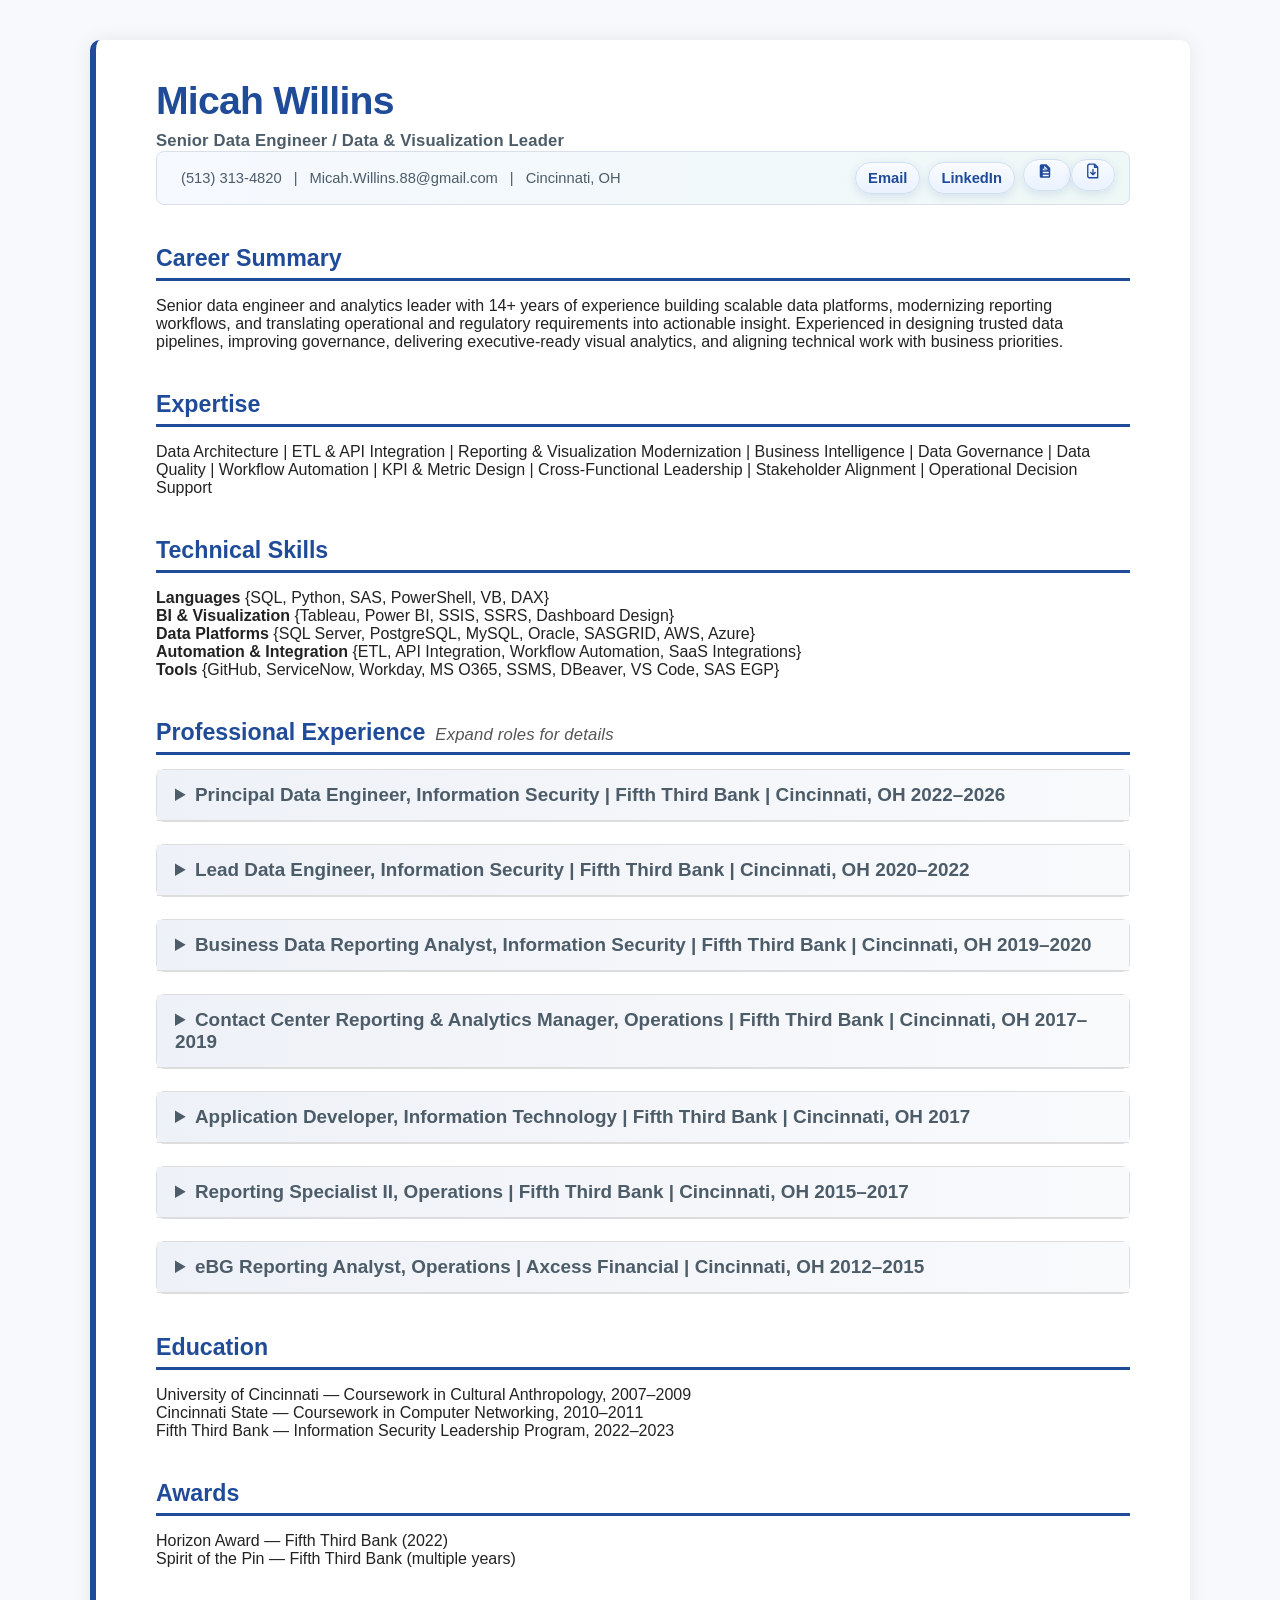
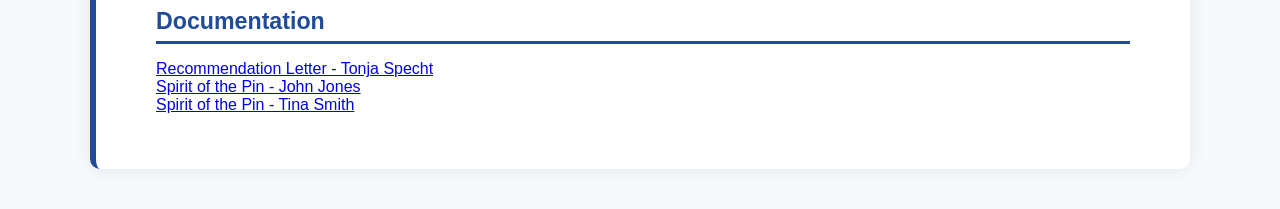
==== commit 2cf56035: "Publish approved resume and social preview updates" ====
--- a/docs/index.html
+++ b/docs/index.html
@@ -5,20 +5,22 @@
   <meta charset="UTF-8">
   <meta name="viewport" content="width=device-width, initial-scale=1.0">
   <title>Micah Willins Resume</title>
-    <link rel="canonical" href="https://indatawetrust-mw.github.io/MicahWillins/Resume.html">
+    <link rel="canonical" href="https://indatawetrust-mw.github.io/MicahWillins/">
     <meta name="description" content="Micah Willins - Data and analytics leader focused on trusted metrics, executive insights, and data engineering modernization.">
     <meta property="og:title" content="Micah Willins | Data and Analytics Leader">
     <meta property="og:description" content="Data and analytics leadership, BI strategy, trusted metrics, and data engineering modernization.">
-    <meta property="og:url" content="https://indatawetrust-mw.github.io/MicahWillins/Resume.html">
+    <meta property="og:url" content="https://indatawetrust-mw.github.io/MicahWillins/">
     <meta property="og:type" content="website">
     <meta property="og:image" content="https://indatawetrust-mw.github.io/MicahWillins/assets/social-preview.png">
     <meta property="og:image:type" content="image/png">
-    <meta property="og:image:width" content="1200">
-    <meta property="og:image:height" content="630">
+    <meta property="og:image:alt" content="Micah Willins data and analytics leadership resume preview">
+    <meta property="og:image:width" content="880">
+    <meta property="og:image:height" content="355">
     <meta name="twitter:card" content="summary_large_image">
     <meta name="twitter:title" content="Micah Willins | Data and Analytics Leader">
     <meta name="twitter:description" content="Data and analytics leadership, BI strategy, trusted metrics, and data engineering modernization.">
     <meta name="twitter:image" content="https://indatawetrust-mw.github.io/MicahWillins/assets/social-preview.png">
+    <meta name="twitter:image:alt" content="Micah Willins data and analytics leadership resume preview">
 
   <script async src="https://www.googletagmanager.com/gtag/js?id=G-QXJ3TKQQQ6"></script>
   <script>
@@ -86,6 +88,16 @@
         background: linear-gradient(90deg, #f6f9ff 0%, #eef8f6 100%);
     }
 
+    .top-banner-contact {
+        display: flex;
+        flex-wrap: wrap;
+        gap: 6px 12px;
+        align-items: center;
+        margin-left: 10px;
+        font-size: 0.92rem;
+        color: var(--bridge-steel);
+    }
+
     .top-banner-label {
         font-size: 0.9rem;
         color: var(--bridge-steel);
@@ -97,6 +109,7 @@
         display: flex;
         flex-wrap: wrap;
         gap: 8px;
+        margin-left: auto;
     }
 
     .top-banner-links a {
@@ -118,68 +131,6 @@
         box-shadow: 0 6px 16px rgba(31, 75, 153, 0.18), inset 0 1px 0 rgba(255,255,255,0.8);
         transform: translateY(-1px);
         outline: none;
-    }
-
-    .download-group {
-        display: inline-flex;
-        align-items: center;
-        gap: 8px;
-        padding: 4px 8px 4px 6px;
-        border-radius: 12px;
-        background: linear-gradient(180deg, rgba(255,255,255,0.85), rgba(230,238,248,0.9));
-        border: 1px solid #cfe0f4;
-        box-shadow: inset 0 1px 0 rgba(255,255,255,0.8), 0 3px 10px rgba(31, 75, 153, 0.08);
-    }
-
-    .download-label {
-        display: inline-flex;
-        align-items: center;
-        justify-content: center;
-        min-height: 30px;
-        padding: 0 10px;
-        border-radius: 8px;
-        border: 1px solid #d6e3f5;
-        background: rgba(255,255,255,0.75);
-        color: var(--bit-blue);
-        font-size: 0.8rem;
-        font-weight: 800;
-        letter-spacing: 0.02em;
-        text-transform: uppercase;
-    }
-
-    .download-button {
-        display: inline-flex;
-        align-items: center;
-        justify-content: center;
-        width: 40px;
-        height: 40px;
-        border-radius: 10px;
-        color: #fff;
-        font-size: 0.72rem;
-        font-weight: 900;
-        letter-spacing: 0.02em;
-        text-decoration: none;
-        border: 1px solid transparent;
-        box-shadow: 0 6px 14px rgba(24, 58, 116, 0.15);
-        transition: transform 0.15s ease, box-shadow 0.15s ease, filter 0.15s ease;
-    }
-
-    .download-button:hover,
-    .download-button:focus-visible {
-        transform: translateY(-1px);
-        box-shadow: 0 8px 18px rgba(24, 58, 116, 0.2);
-        filter: brightness(1.02);
-        outline: none;
-    }
-
-    .word-button {
-        background: linear-gradient(180deg, #2d70d8 0%, #1f58b6 100%);
-        border-color: rgba(15, 61, 144, 0.7);
-    }
-
-    .pdf-button {
-        background: linear-gradient(180deg, #e63d3d 0%, #c42525 100%);
-        border-color: rgba(132, 17, 17, 0.7);
     }
 
     .identity-block {
@@ -376,6 +327,12 @@
 
         .top-banner-links {
             width: 100%;
+            margin-left: 0;
+        }
+
+        .top-banner-contact {
+            width: 100%;
+            margin-left: 0;
         }
 
         .top-banner-links a {
@@ -452,33 +409,34 @@
 <body>
 <div class="container">
 
-<section class="top-banner" aria-label="Quick recruiter links">
-    <div class="top-banner-label">Recruiter Quick Links</div>
-    <nav class="top-banner-links" aria-label="Recruiter quick actions">
-        <a href="mailto:Micah.Willins.88@gmail.com">Email</a>
-        <a href="https://www.linkedin.com/in/indatawetrust-mw" target="_blank" rel="noopener noreferrer">LinkedIn</a>
-        <div class="download-group" aria-label="Download resume files">
-            <span class="download-label">Download</span>
-            <a href="assets/Micah-Willins-ATS.docx" class="download-button word-button" download aria-label="Download ATS DOCX">
-                <span aria-hidden="true">W</span>
-            </a>
-            <a href="assets/Micah-Willins-Resume.pdf" class="download-button pdf-button" data-download-filename="Micah-Willins-Resume.pdf" target="_blank" rel="noopener noreferrer" aria-label="Download PDF">
-                <span aria-hidden="true">PDF</span>
-            </a>
-        </div>
-    </nav>
-</section>
-
 <div class="identity-block">
     <h1>Micah Willins</h1>
     <div class="title-line">Senior Data Engineer / Data &amp; Visualization Leader</div>
-    <div class="contact">
-        <span class="contact-item">(513) 313‑4820</span>
-        <span class="contact-item">|</span>
-        <span class="contact-item">Micah.Willins.88@gmail.com</span>
-        <span class="contact-item">|</span>
-        <span class="contact-item">Cincinnati, OH</span>
-    </div>
+    <section class="top-banner" aria-label="Resume contact and actions">
+        <div class="top-banner-contact" aria-label="Contact information">
+            <span class="contact-item">(513) 313‑4820</span>
+            <span class="contact-item">|</span>
+            <span class="contact-item">Micah.Willins.88@gmail.com</span>
+            <span class="contact-item">|</span>
+            <span class="contact-item">Cincinnati, OH</span>
+        </div>
+        <nav class="top-banner-links" aria-label="Resume actions">
+            <a href="mailto:Micah.Willins.88@gmail.com">Email</a>
+            <a href="https://www.linkedin.com/in/indatawetrust-mw" target="_blank" rel="noopener noreferrer">LinkedIn</a>
+            <div class="download-group" aria-label="Resume downloads">
+                <a href="Micah-Willins-ATS.docx" class="download-button word-button" download aria-label="Download Word document">
+                    <svg viewBox="0 0 24 24" width="18" height="18" aria-hidden="true" focusable="false">
+                        <path d="M14 3H7a2 2 0 0 0-2 2v14a2 2 0 0 0 2 2h10a2 2 0 0 0 2-2V8l-5-5zm1 7h-4V5l5 5zm-6 7h8v2H9v-2zm0-4h8v2H9v-2zm0-4h5v2H9V9z" fill="currentColor"/>
+                    </svg>
+                </a>
+                <a href="assets/Micah-Willins-Resume.pdf" class="download-button pdf-button" data-download-filename="Micah-Willins-Resume.pdf" target="_blank" rel="noopener noreferrer" aria-label="Download PDF document">
+                    <svg viewBox="0 0 24 24" width="18" height="18" aria-hidden="true" focusable="false">
+                        <path d="M7 2.75h7l4.25 4.25v14H7a2 2 0 0 1-2-2v-14a2 2 0 0 1 2-2zM14 2.75V7h4.25M12 10v7m0 0-3-3m3 3 3-3" fill="none" stroke="currentColor" stroke-width="1.8" stroke-linecap="round" stroke-linejoin="round"/>
+                    </svg>
+                </a>
+            </div>
+        </nav>
+    </section>
 </div>
 
 <div class="section-header">Career Summary</div>
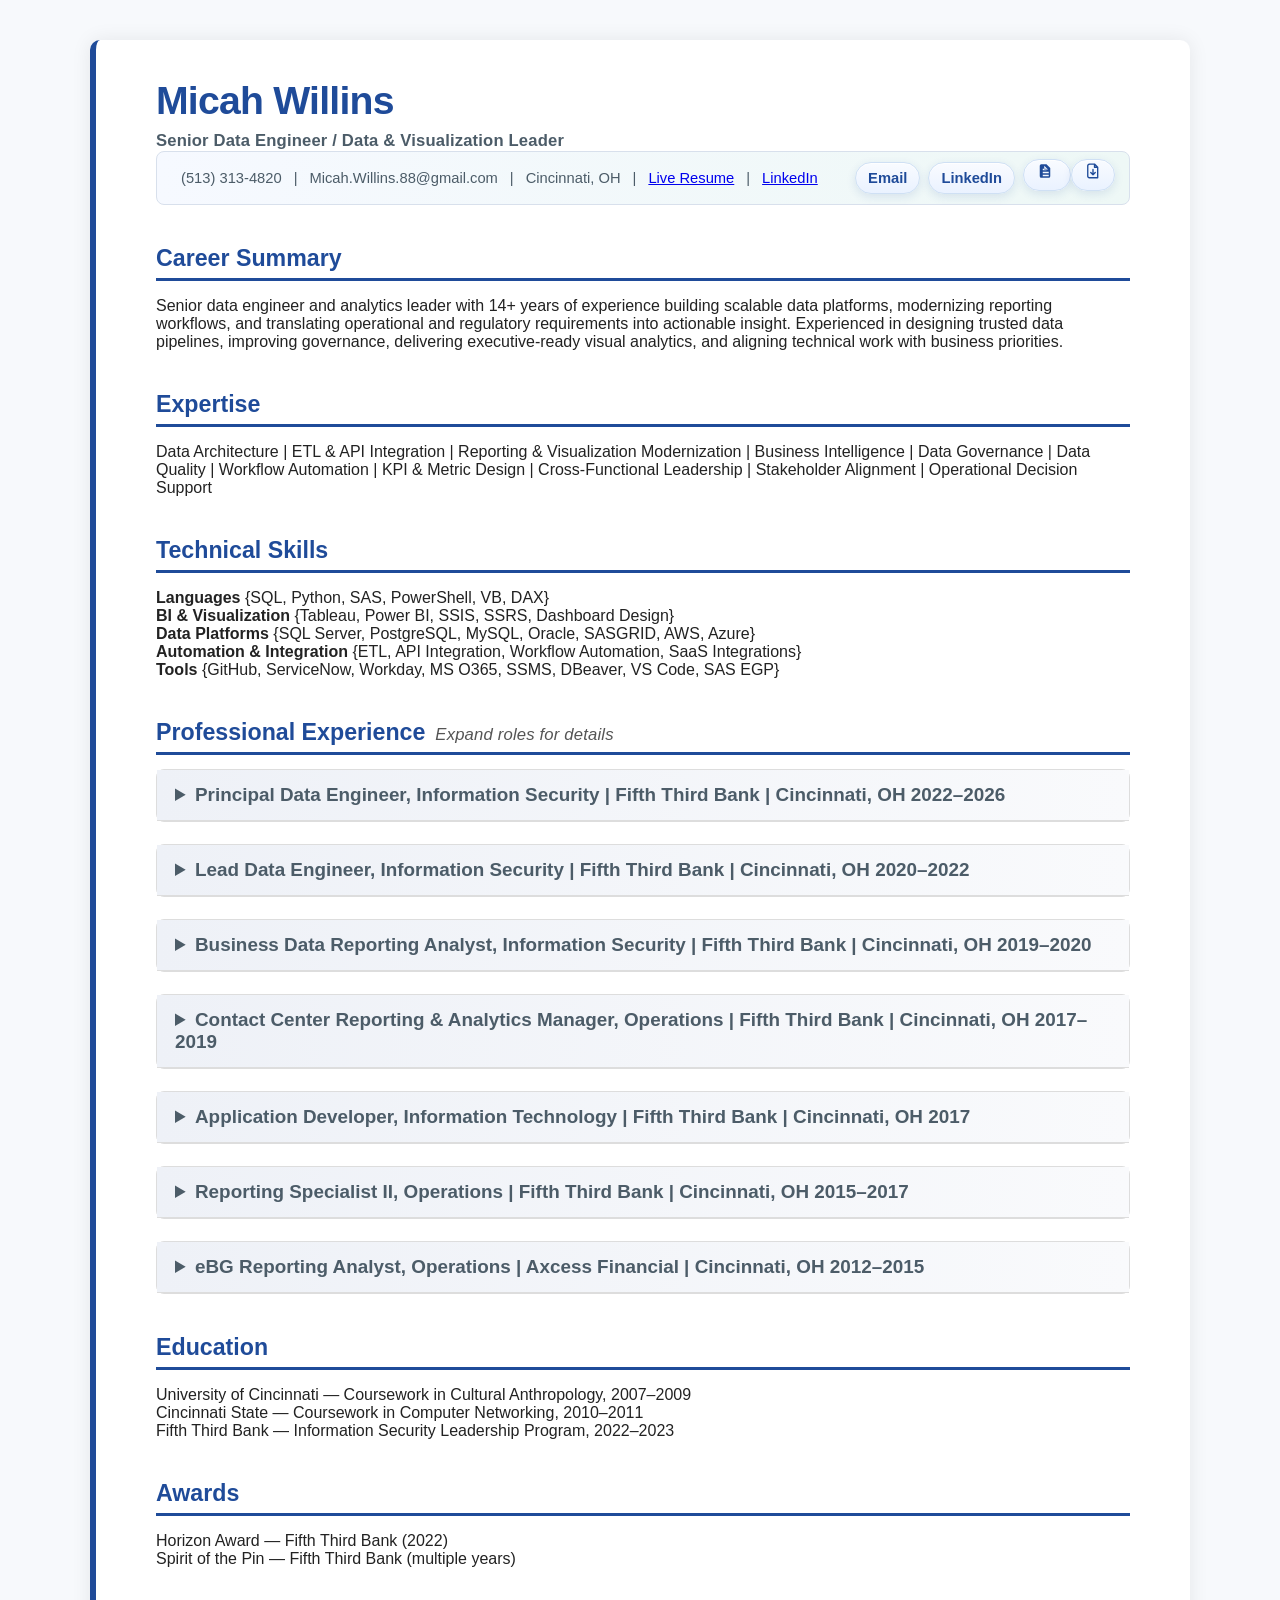
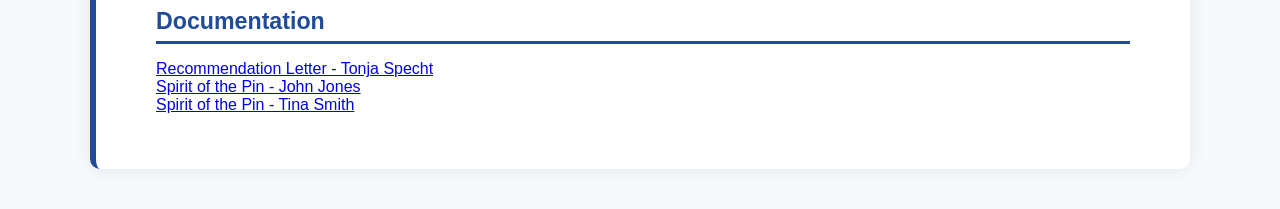
==== commit 8a4c79ad: "Publish one-page resume PDF and contact links" ====
--- a/docs/index.html
+++ b/docs/index.html
@@ -419,6 +419,10 @@
             <span class="contact-item">Micah.Willins.88@gmail.com</span>
             <span class="contact-item">|</span>
             <span class="contact-item">Cincinnati, OH</span>
+            <span class="contact-item">|</span>
+            <span class="contact-item"><a href="https://indatawetrust-mw.github.io/MicahWillins/">Live Resume</a></span>
+            <span class="contact-item">|</span>
+            <span class="contact-item"><a href="https://www.linkedin.com/in/indatawetrust-mw" target="_blank" rel="noopener noreferrer">LinkedIn</a></span>
         </div>
         <nav class="top-banner-links" aria-label="Resume actions">
             <a href="mailto:Micah.Willins.88@gmail.com">Email</a>
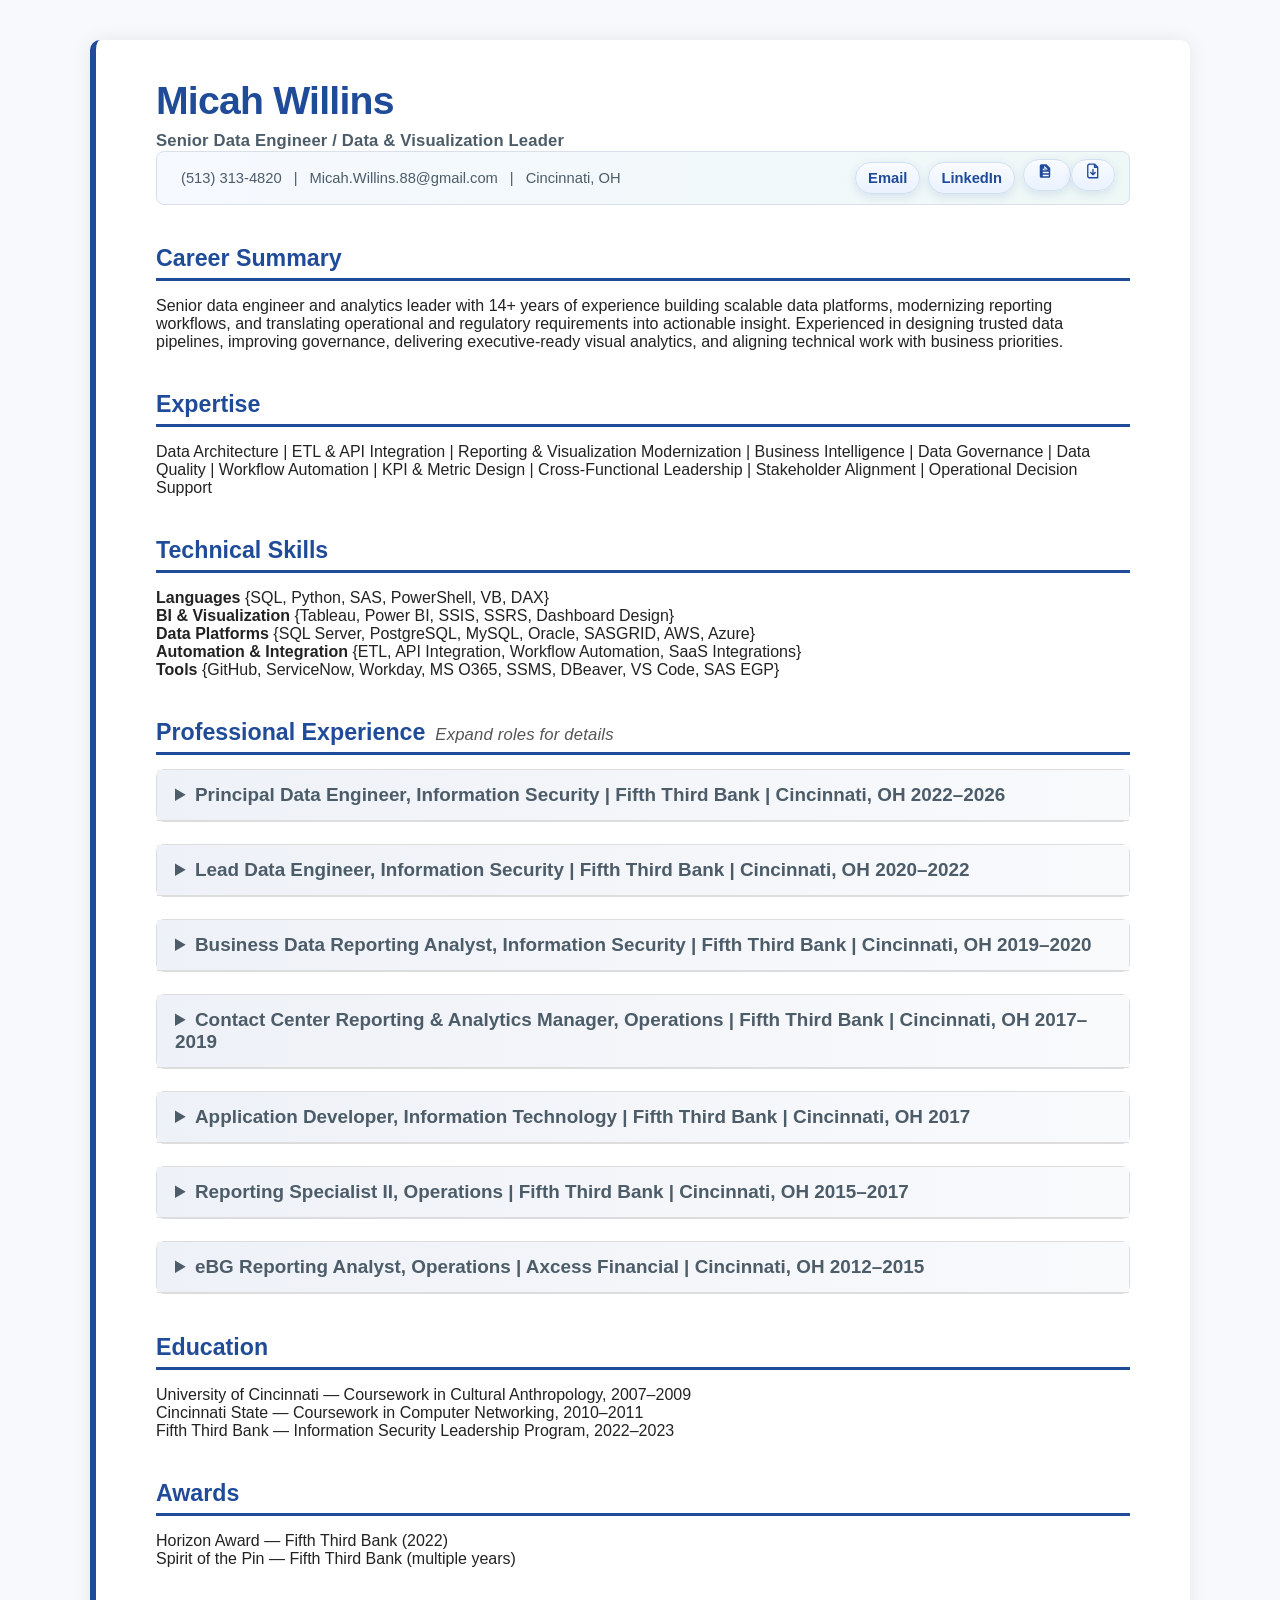
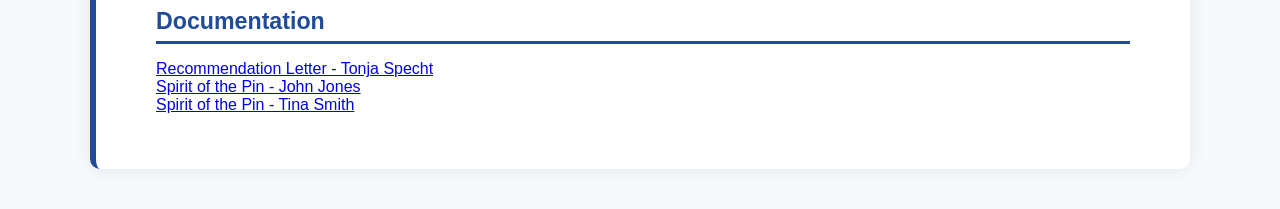
==== commit f03357fe: "Remove redundant LinkedIn contact text" ====
--- a/docs/index.html
+++ b/docs/index.html
@@ -419,10 +419,6 @@
             <span class="contact-item">Micah.Willins.88@gmail.com</span>
             <span class="contact-item">|</span>
             <span class="contact-item">Cincinnati, OH</span>
-            <span class="contact-item">|</span>
-            <span class="contact-item"><a href="https://indatawetrust-mw.github.io/MicahWillins/">Live Resume</a></span>
-            <span class="contact-item">|</span>
-            <span class="contact-item"><a href="https://www.linkedin.com/in/indatawetrust-mw" target="_blank" rel="noopener noreferrer">LinkedIn</a></span>
         </div>
         <nav class="top-banner-links" aria-label="Resume actions">
             <a href="mailto:Micah.Willins.88@gmail.com">Email</a>
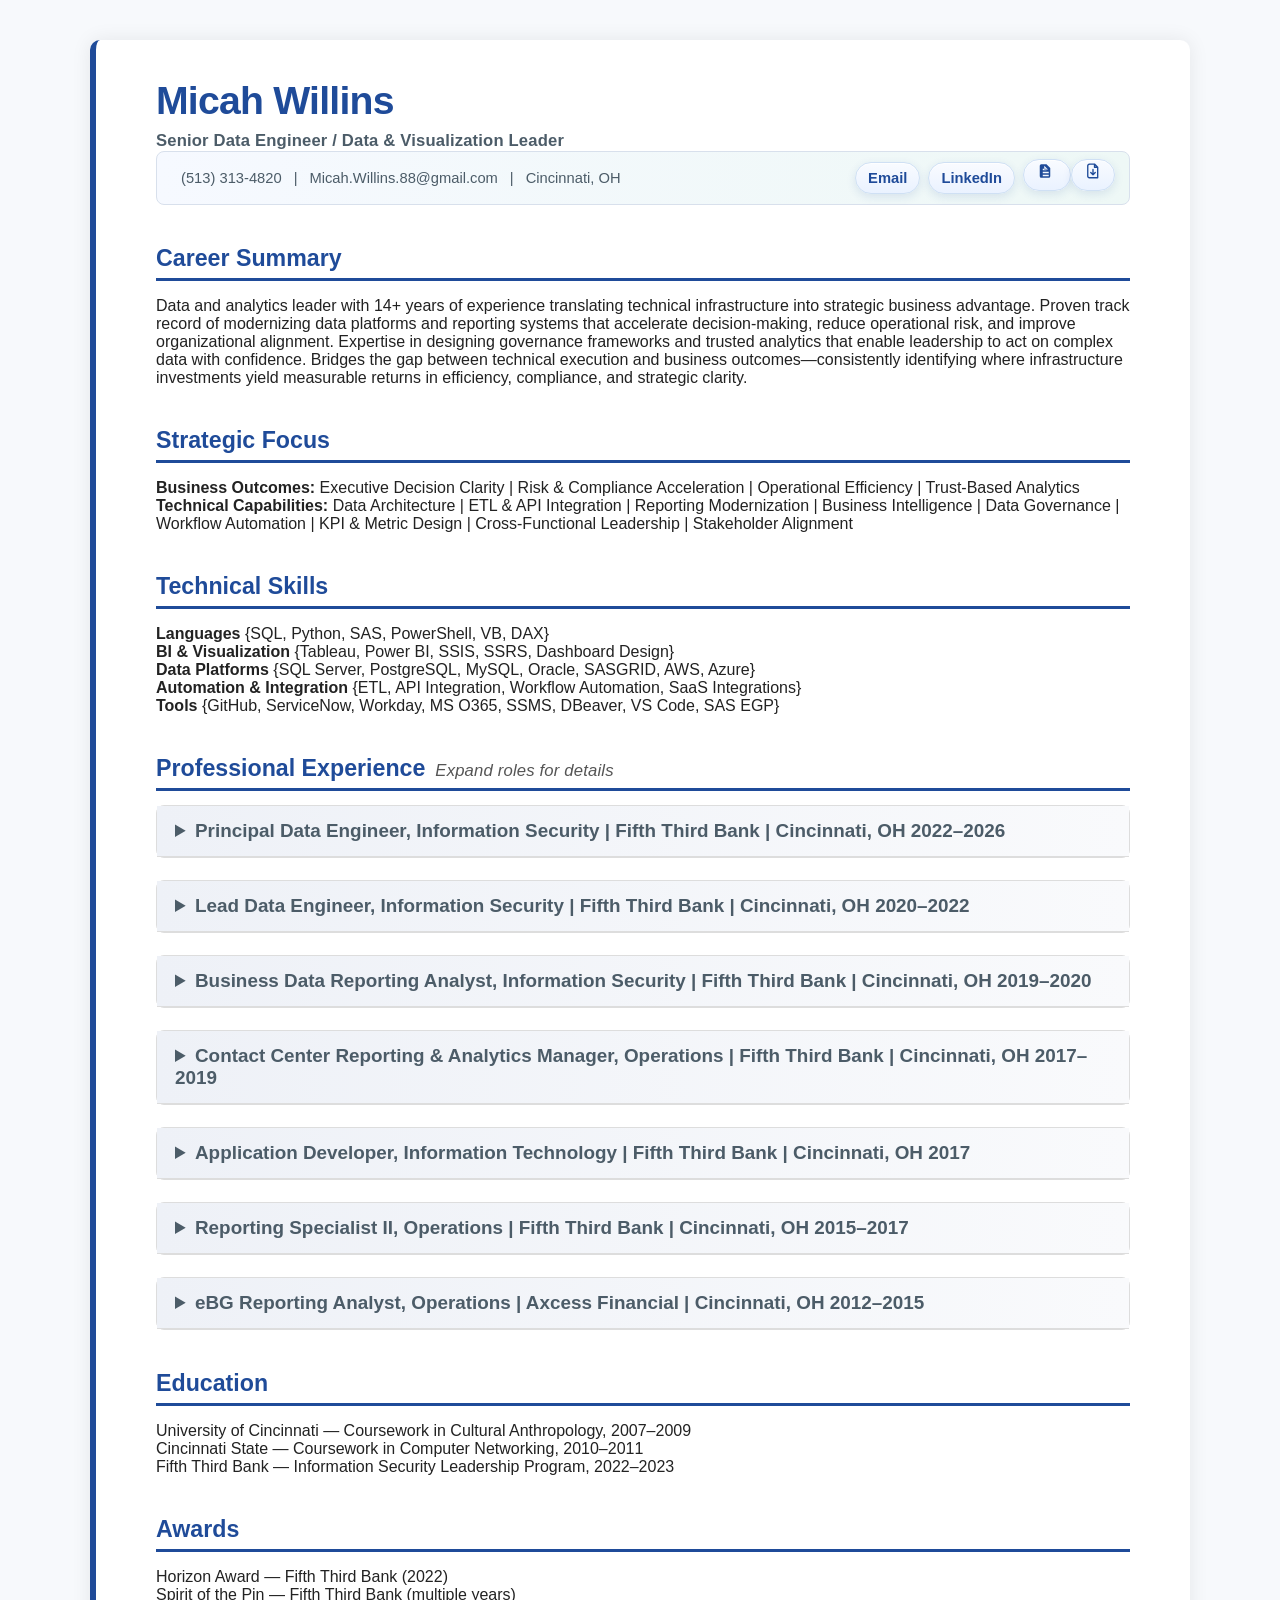
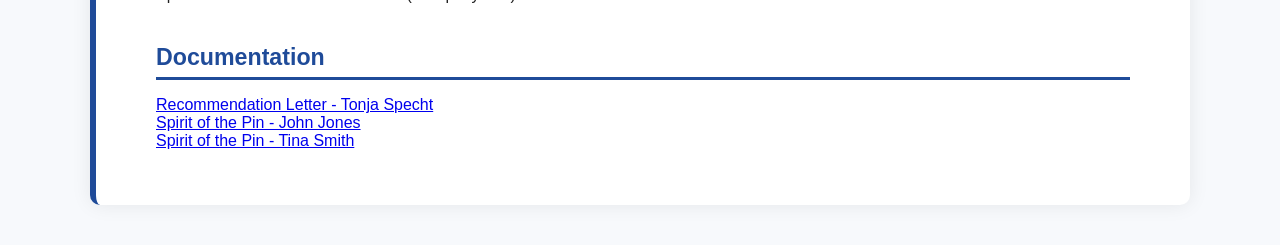
==== commit d6bc1d08: "Refresh resume with impact-driven narrative; add source-parsed ATS DOCX and summary-line PDF generat" ====
--- a/docs/index.html
+++ b/docs/index.html
@@ -440,10 +440,11 @@
 </div>
 
 <div class="section-header">Career Summary</div>
-<p>Senior data engineer and analytics leader with 14+ years of experience building scalable data platforms, modernizing reporting workflows, and translating operational and regulatory requirements into actionable insight. Experienced in designing trusted data pipelines, improving governance, delivering executive-ready visual analytics, and aligning technical work with business priorities.</p>
-
-<div class="section-header">Expertise</div>
-<p>Data Architecture | ETL & API Integration | Reporting & Visualization Modernization | Business Intelligence | Data Governance | Data Quality | Workflow Automation | KPI & Metric Design | Cross-Functional Leadership | Stakeholder Alignment | Operational Decision Support</p>
+<p>Data and analytics leader with 14+ years of experience translating technical infrastructure into strategic business advantage. Proven track record of modernizing data platforms and reporting systems that accelerate decision-making, reduce operational risk, and improve organizational alignment. Expertise in designing governance frameworks and trusted analytics that enable leadership to act on complex data with confidence. Bridges the gap between technical execution and business outcomes—consistently identifying where infrastructure investments yield measurable returns in efficiency, compliance, and strategic clarity.</p>
+
+<div class="section-header">Strategic Focus</div>
+<p><b>Business Outcomes:</b> Executive Decision Clarity | Risk & Compliance Acceleration | Operational Efficiency | Trust-Based Analytics<br>
+<b>Technical Capabilities:</b> Data Architecture | ETL & API Integration | Reporting Modernization | Business Intelligence | Data Governance | Workflow Automation | KPI & Metric Design | Cross-Functional Leadership | Stakeholder Alignment</p>
 
 <div class="section-header">Technical Skills</div>
 <p>
@@ -460,14 +461,14 @@
 <details open>
 <summary>Principal Data Engineer, Information Security | Fifth Third Bank | Cincinnati, OH 2022–2026</summary>
 <div>
-<p><strong>Enterprise Data, Visualization & Reporting Modernization</strong></p>
+<p><strong>Strategic Analytics: From Visibility to Action</strong></p>
 <ul class="docx-outline">
-    <li>Led enterprise metric and reporting modernization in a regulated financial environment, improving governance, accountability, and executive visibility.</li>
-    <li>Drove a Tableau-to-Power BI transformation, standardizing reporting patterns and improving consistency for operational and leadership stakeholders.</li>
-    <li>Designed and delivered executive-facing visualizations and KPI frameworks that translated complex security data into clear, decision-ready narratives.</li>
-    <li>Resolved cross-functional data quality and identity issues across AD, LDAP, and Entra ID to improve trust in critical reporting pipelines.</li>
-    <li>Built automated validation and reconciliation workflows that reduced manual remediation and increased confidence in metric delivery.</li>
-    <li>Partnered across teams to align technical execution with business needs while mentoring co-op and contractor resources to maintain continuity on critical programs.</li>
+    <li><strong>Modernized enterprise reporting to accelerate risk decision-making:</strong> Led enterprise metric and reporting transformation in a regulated financial environment—repositioning data from compliance checkbox to strategic asset. Enabled leadership to detect and respond to security trends faster, improving the organization's ability to manage regulatory and operational risk.</li>
+    <li><strong>Unified reporting platform to drive stakeholder alignment:</strong> Executed Tableau-to-Power BI transformation, standardizing reporting patterns across operational and leadership audiences. Result: Single source of truth for security metrics reduced cross-functional friction and accelerated consensus on priority issues.</li>
+    <li><strong>Translated complexity into clarity for decision-makers:</strong> Designed executive-facing visualizations and KPI frameworks that distilled complex security data into clear, decision-ready narratives. Enabled non-technical leaders to grasp security posture and act with confidence.</li>
+    <li><strong>Built trust through data quality:</strong> Resolved cross-functional identity issues across AD, LDAP, and Entra ID infrastructure—eliminating data quality bottlenecks that undermined confidence in critical reporting. Improved metric reliability and reduced manual workarounds by teams.</li>
+    <li><strong>Scaled efficiency through automation:</strong> Built automated validation and reconciliation workflows that eliminated routine manual remediation, freeing team bandwidth for strategic work and reducing error rates in metric delivery.</li>
+    <li><strong>Extended impact through leadership:</strong> Mentored co-op and contractor resources in data engineering practices, scaling the team's capacity to deliver on critical programs while building organizational knowledge for long-term continuity.</li>
 </ul>
 </div>
 </details>
@@ -476,13 +477,13 @@
 <details>
 <summary>Lead Data Engineer, Information Security | Fifth Third Bank | Cincinnati, OH 2020–2022</summary>
 <div>
-<p><strong>Automation, Compliance Reporting & Platform Modernization</strong></p>
+<p><strong>Platform Modernization as Risk Mitigation</strong></p>
 <ul class="docx-outline">
-    <li>Built and automated SAS-based warehouse and reporting workflows using REST APIs and PowerShell orchestration to improve reliability and reduce manual processing.</li>
-    <li>Delivered compliance, audit, and risk analytics to support governance decisions and executive reporting across information security teams.</li>
-    <li>Created reporting structures and visual explanations that made complex compliance data accessible to non-technical stakeholders and leadership.</li>
-    <li>Led platform modernization and environment hardening to improve scalability, reduce maintenance burden, and strengthen operational stability.</li>
-    <li>Developed delivery practices and mentoring frameworks that improved team efficiency, supportability, and execution quality across reporting programs.</li>
+    <li><strong>Eliminated operational risk through automation:</strong> Architected and automated SAS-based warehouse and reporting workflows using REST APIs and PowerShell orchestration. Eliminated manual processing bottlenecks—reducing human error in compliance reporting and freeing security operations to focus on investigative work.</li>
+    <li><strong>Strengthened governance decisions with reliable analytics:</strong> Delivered compliance, audit, and risk analytics that enabled leadership and governance teams to make decisions backed by dependable data. Positioned compliance reporting as a strategic lever for enterprise risk management.</li>
+    <li><strong>Made complexity accessible to non-technical decision-makers:</strong> Translated dense compliance datasets into clear reporting structures and visual narratives that enabled executives and stakeholders to understand risk posture without technical training.</li>
+    <li><strong>Built for scale and sustainability:</strong> Led platform modernization and environment hardening that not only improved scalability but reduced the maintenance burden on teams—allowing future focus on innovation rather than technical debt.</li>
+    <li><strong>Built team capability for sustained delivery:</strong> Established delivery practices and mentoring frameworks that improved how the team worked together. Result: Higher execution quality, better supportability, and reduced dependency on individual contributors.</li>
 </ul>
 </div>
 </details>
@@ -491,11 +492,11 @@
 <details>
 <summary>Business Data Reporting Analyst, Information Security | Fifth Third Bank | Cincinnati, OH 2019–2020</summary>
 <div>
-<p><strong>Metric Program Development, Data Storytelling & Governance</strong></p>
+<p><strong>Foundation for Trusted Security Analytics</strong></p>
 <ul class="docx-outline">
-    <li>Expanded and redesigned the information security metric program to create more reliable reporting processes for leadership and operational stakeholders.</li>
-    <li>Transformed ad hoc Excel workflows into a repeatable data pipeline using directory-based ingestion, NAS storage, and SAS Grid processing.</li>
-    <li>Built reporting and visualization structures that turned raw technical metrics into clearer decision narratives for security, risk, and governance teams.</li>
+    <li><strong>Redesigned metrics program for business alignment:</strong> Expanded and rebuilt the information security metric program from the ground up—shifting from ad hoc reporting to repeatable, reliable processes that enabled leadership and operational teams to drive decisions consistently.</li>
+    <li><strong>Scaled metrics without scaling manual effort:</strong> Transformed fragmented Excel workflows into a unified data pipeline using directory-based ingestion, NAS storage, and SAS Grid processing. Eliminated manual reconciliation overhead and created foundation for enterprise-scale reporting.</li>
+    <li><strong>Connected technical metrics to business narratives:</strong> Built reporting and visualization structures that translated raw technical metrics into clear decision narratives—helping security and risk teams communicate priorities and progress to executives in business terms.</li>
 </ul>
 </div>
 </details>
@@ -504,13 +505,13 @@
 <details>
 <summary>Contact Center Reporting & Analytics Manager, Operations | Fifth Third Bank | Cincinnati, OH 2017–2019</summary>
 <div>
-<p><strong>Operational Analytics, KPI Design & Team Leadership</strong></p>
+<p><strong>Analytics-Driven Operational Excellence</strong></p>
 <ul class="docx-outline">
-    <li>Led reporting and analytics for customer operations, providing leadership with actionable performance metrics and process improvement guidance.</li>
-    <li>Built and supported an internal analytics platform used to monitor operational efficiency, service quality, and customer experience outcomes.</li>
-    <li>Created dashboards and visual performance views that translated operational data into clear management narratives for both frontline and executive audiences.</li>
-    <li>Partnered with IT, vendors, and business leaders to implement speech analytics and identity verification solutions that increased visibility and improved customer experience.</li>
-    <li>Managed direct reports and coordinated cross-functional execution across operational and technology teams.</li>
+    <li><strong>Transformed operations through data-driven leadership:</strong> Led reporting and analytics for customer operations, translating operational metrics into actionable guidance that helped leadership optimize staffing, improve quality, and drive down costs.</li>
+    <li><strong>Built shared visibility across the organization:</strong> Designed and supported an internal analytics platform that unified operational efficiency, service quality, and customer experience metrics. Enabled frontline supervisors and executives to see the same data story and align on priorities.</li>
+    <li><strong>Made performance tangible across all levels:</strong> Created dashboards and visual performance views that told operational stories differently for frontline teams and executives—helping each audience understand their role in organizational success.</li>
+    <li><strong>Leveraged technology for competitive advantage:</strong> Partnered across IT, vendors, and business leadership to implement speech analytics and identity verification solutions—giving operations new insights into customer interactions, enabling faster issue identification and improving customer experience outcomes.</li>
+    <li><strong>Built high-performing team culture:</strong> Managed direct reports and orchestrated cross-functional execution, creating an environment where analytical thinking became embedded in operational decision-making.</li>
 </ul>
 </div>
 </details>
@@ -531,12 +532,12 @@
 <details>
 <summary>Reporting Specialist II, Operations | Fifth Third Bank | Cincinnati, OH 2015–2017</summary>
 <div>
-<p><strong>Operational Reporting, Dashboarding & Data Mining</strong></p>
+<p><strong>Democratizing Data for Faster Decisions</strong></p>
 <ul class="docx-outline">
-    <li>Created and maintained BI and operational reporting solutions for customer service, workforce, and performance metrics using SSIS and SSRS.</li>
-    <li>Developed self-service reporting capabilities that expanded access to scorecards, trend analysis, and workforce metrics across the organization.</li>
-    <li>Built operational dashboards and visual analyses that helped leaders understand performance patterns and respond quickly to emerging issues.</li>
-    <li>Applied data mining techniques to detect anomalies and outliers, enabling teams to address issues before they affected performance.</li>
+    <li><strong>Centralized operational visibility through reporting modernization:</strong> Created and maintained BI and operational reporting solutions (SSIS/SSRS) that unified customer service, workforce, and performance metrics. Eliminated the need for multiple reporting systems and reduced confusion about "single source of truth."</li>
+    <li><strong>Enabled faster decisions at all levels:</strong> Developed self-service reporting capabilities that gave team members and leaders direct access to scorecards, trend analysis, and workforce metrics—reducing time between question and answer, enabling faster decision velocity.</li>
+    <li><strong>Built real-time operational awareness:</strong> Designed operational dashboards and visual analyses that revealed performance patterns in real-time, helping leaders spot emerging issues and respond proactively rather than reactively.</li>
+    <li><strong>Turned anomalies into action:</strong> Applied data mining techniques to detect anomalies and outliers in operational data—enabling teams to identify and fix issues before they cascaded into performance problems.</li>
 </ul>
 </div>
 </details>
@@ -545,11 +546,11 @@
 <details>
 <summary>eBG Reporting Analyst, Operations | Axcess Financial | Cincinnati, OH 2012–2015</summary>
 <div>
-<p><strong>Reporting Automation & Operations Analytics</strong></p>
+<p><strong>Building Operational Intelligence from Ground Up</strong></p>
 <ul class="docx-outline">
-    <li>Built scorecard, incentive, and workforce reporting solutions that improved visibility into operational performance and key drivers.</li>
-    <li>Automated payroll and operational reporting workflows, reducing manual effort and improving consistency across stakeholder groups.</li>
-    <li>Translated business requirements into repeatable reporting products that supported customer service operations and leadership decisions.</li>
+    <li><strong>Aligned incentives with business priorities through analytics:</strong> Built scorecard and incentive reporting solutions that connected pay to performance metrics and business drivers—making it clear to teams how their work contributed to organizational goals.</li>
+    <li><strong>Reduced operational overhead through automation:</strong> Automated payroll and operational reporting workflows, eliminating routine manual processing. Freed finance and operations teams to focus on analysis and decision-making rather than data movement.</li>
+    <li><strong>Delivered repeatability as competitive advantage:</strong> Translated business requirements into repeatable reporting products that reliably supported operational and leadership decisions—reducing the cost per decision and enabling consistency at scale.</li>
 </ul>
 </div>
 </details>
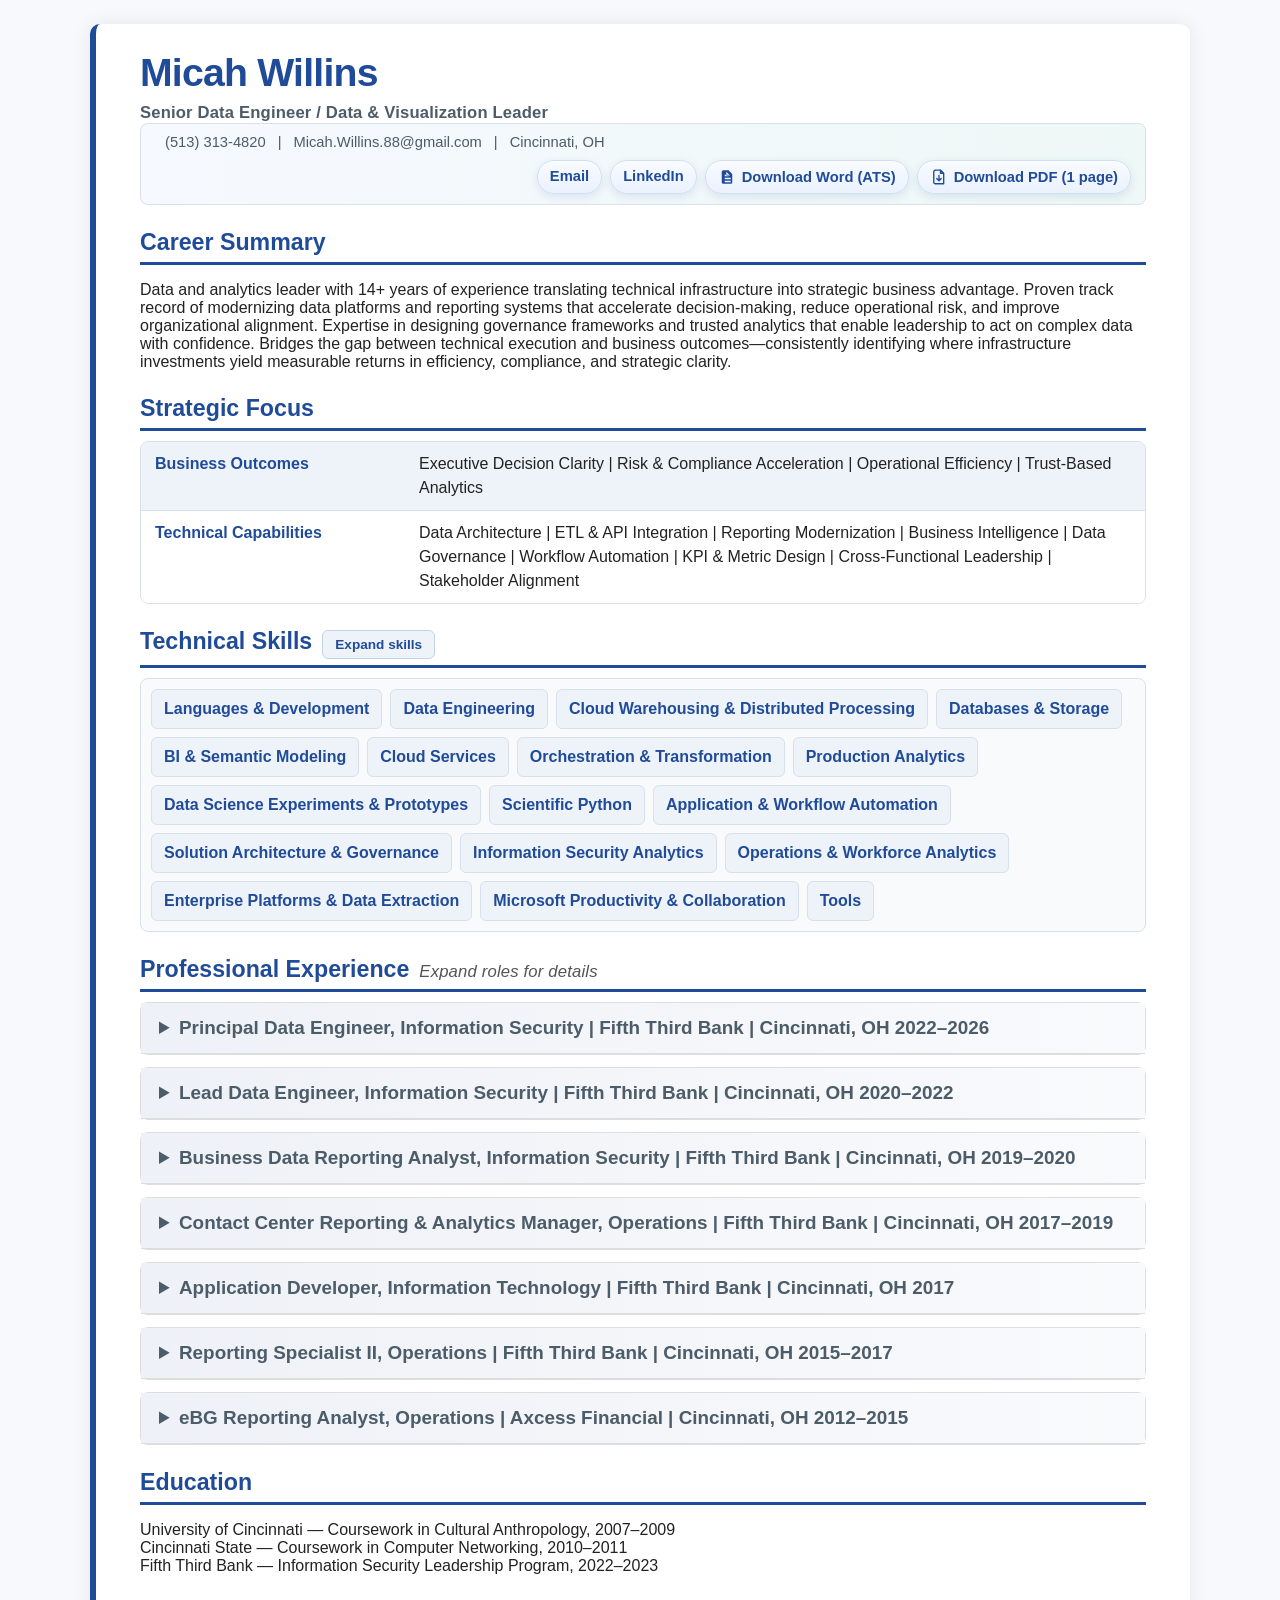
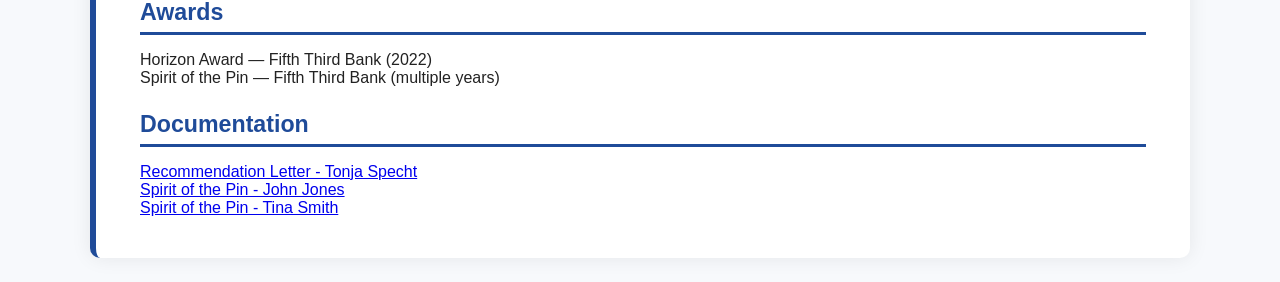
==== commit 277d8681: "Publish refined resume site with detailed ATS and one-page PDF downloads Expand confirmed skills and" ====
--- a/docs/index.html
+++ b/docs/index.html
@@ -67,9 +67,9 @@
     .container {
         width: min(1100px, calc(100vw - 32px));
         max-width: 1100px;
-        margin: clamp(12px, 4vw, 40px) auto;
+        margin: clamp(12px, 2vw, 24px) auto;
         background: #fff;
-        padding: clamp(20px, 3vw, 40px) clamp(18px, 5vw, 60px);
+        padding: clamp(18px, 2vw, 28px) clamp(18px, 4vw, 44px);
         box-shadow: 0 0 20px rgba(0,0,0,0.08);
         border-radius: 10px;
         border-left: 6px solid var(--bit-blue);
@@ -134,7 +134,7 @@
     }
 
     .identity-block {
-        margin-bottom: 18px;
+        margin-bottom: 12px;
     }
 
     h1 {
@@ -180,8 +180,8 @@
         flex-wrap: wrap;
         font-size: 1.45em;
         font-weight: 600;
-        margin-top: 40px;
-        margin-bottom: 14px;
+        margin-top: 24px;
+        margin-bottom: 10px;
         padding-bottom: 6px;
         border-bottom: 3px solid var(--bit-blue);
         color: var(--bit-blue);
@@ -195,11 +195,132 @@
         letter-spacing: 0.01em;
     }
 
+    .career-summary {
+        font-family: "Aptos Display", "Aptos", "Segoe UI", sans-serif;
+    }
+
+    .section-copy {
+        font-family: "Aptos Narrow", "Aptos", "Segoe UI", sans-serif;
+    }
+
+    .banded-list {
+        margin: 0;
+        border: 1px solid #d8e0ec;
+        border-radius: 8px;
+        overflow: hidden;
+        line-height: 1.5;
+    }
+
+    .banded-row {
+        display: grid;
+        grid-template-columns: minmax(0, 15rem) minmax(0, 1fr);
+        gap: 8px 24px;
+        padding: 10px 14px;
+        background: #fff;
+        break-inside: avoid;
+    }
+
+    .banded-row:nth-child(odd) {
+        background: #eef3fa;
+    }
+
+    .banded-row + .banded-row {
+        border-top: 1px solid #d8e0ec;
+    }
+
+    .banded-row dt {
+        font-family: "Aptos Display", "Aptos", "Segoe UI", sans-serif;
+        font-weight: 700;
+        color: var(--bit-blue);
+    }
+
+    .banded-row dd {
+        font-family: "Aptos Narrow", "Aptos", "Segoe UI", sans-serif;
+        margin: 0;
+        min-width: 0;
+        overflow-wrap: anywhere;
+    }
+
+    .download-group {
+        display: flex;
+        flex-wrap: wrap;
+        gap: 8px;
+    }
+
+    .top-banner-links .download-button {
+        display: inline-flex;
+        align-items: center;
+        gap: 6px;
+    }
+
+    .skills-toggle {
+        margin-left: 0;
+        padding: 6px 12px;
+        border: 1px solid #c5d3e7;
+        border-radius: 6px;
+        background: #eef3fa;
+        color: var(--bit-blue);
+        font: 600 0.85rem "Aptos Display", "Aptos", "Segoe UI", sans-serif;
+        cursor: pointer;
+    }
+
+    .skills-toggle:hover {
+        background: #dfe9f7;
+    }
+
+    .skills-toggle:focus-visible {
+        outline: 2px solid var(--bit-blue);
+        outline-offset: 3px;
+    }
+
+    @media screen {
+        #technical-skills.is-collapsed {
+            display: flex;
+            flex-wrap: wrap;
+            gap: 8px;
+            padding: 10px;
+            background: #f9fafc;
+        }
+
+        #technical-skills.is-collapsed .banded-row {
+            display: block;
+            padding: 7px 12px;
+            border: 1px solid #d8e0ec;
+            border-radius: 6px;
+            background: #eef3fa;
+            max-width: 100%;
+            overflow-wrap: anywhere;
+        }
+
+        #technical-skills.is-collapsed dd {
+            display: none;
+        }
+    }
+
+    @media (max-width: 700px) {
+        .banded-row {
+            grid-template-columns: minmax(0, 1fr);
+            gap: 4px;
+            padding: 10px 12px;
+        }
+    }
+
+    @media print {
+        .skills-toggle {
+            display: none;
+        }
+
+        .banded-row {
+            print-color-adjust: exact;
+            -webkit-print-color-adjust: exact;
+        }
+    }
+
     /* ===========================
        COLLAPSIBLE SECTIONS
        =========================== */
     details {
-        margin-bottom: 22px;
+        margin-bottom: 12px;
         border-radius: 8px;
         background: var(--band-even);
         border: 1px solid #ddd;
@@ -212,6 +333,7 @@
     }
 
     summary {
+        font-family: "Aptos Display", "Aptos", "Segoe UI", sans-serif;
         padding: 14px 18px;
         font-size: 1.18em;
         font-weight: 600;
@@ -424,15 +546,17 @@
             <a href="mailto:Micah.Willins.88@gmail.com">Email</a>
             <a href="https://www.linkedin.com/in/indatawetrust-mw" target="_blank" rel="noopener noreferrer">LinkedIn</a>
             <div class="download-group" aria-label="Resume downloads">
-                <a href="Micah-Willins-ATS.docx" class="download-button word-button" download aria-label="Download Word document">
+                <a href="Micah-Willins-ATS.docx" class="download-button word-button" download="Micah-Willins-ATS.docx" aria-label="Download Word document">
                     <svg viewBox="0 0 24 24" width="18" height="18" aria-hidden="true" focusable="false">
                         <path d="M14 3H7a2 2 0 0 0-2 2v14a2 2 0 0 0 2 2h10a2 2 0 0 0 2-2V8l-5-5zm1 7h-4V5l5 5zm-6 7h8v2H9v-2zm0-4h8v2H9v-2zm0-4h5v2H9V9z" fill="currentColor"/>
                     </svg>
+                    <span>Download Word (ATS)</span>
                 </a>
-                <a href="assets/Micah-Willins-Resume.pdf" class="download-button pdf-button" data-download-filename="Micah-Willins-Resume.pdf" target="_blank" rel="noopener noreferrer" aria-label="Download PDF document">
+                <a href="assets/Micah-Willins-Resume.pdf" class="download-button pdf-button" download="Micah-Willins-Resume.pdf" aria-label="Download PDF document">
                     <svg viewBox="0 0 24 24" width="18" height="18" aria-hidden="true" focusable="false">
                         <path d="M7 2.75h7l4.25 4.25v14H7a2 2 0 0 1-2-2v-14a2 2 0 0 1 2-2zM14 2.75V7h4.25M12 10v7m0 0-3-3m3 3 3-3" fill="none" stroke="currentColor" stroke-width="1.8" stroke-linecap="round" stroke-linejoin="round"/>
                     </svg>
+                    <span>Download PDF (1 page)</span>
                 </a>
             </div>
         </nav>
@@ -440,20 +564,91 @@
 </div>
 
 <div class="section-header">Career Summary</div>
-<p>Data and analytics leader with 14+ years of experience translating technical infrastructure into strategic business advantage. Proven track record of modernizing data platforms and reporting systems that accelerate decision-making, reduce operational risk, and improve organizational alignment. Expertise in designing governance frameworks and trusted analytics that enable leadership to act on complex data with confidence. Bridges the gap between technical execution and business outcomes—consistently identifying where infrastructure investments yield measurable returns in efficiency, compliance, and strategic clarity.</p>
+<p class="career-summary">Data and analytics leader with 14+ years of experience translating technical infrastructure into strategic business advantage. Proven track record of modernizing data platforms and reporting systems that accelerate decision-making, reduce operational risk, and improve organizational alignment. Expertise in designing governance frameworks and trusted analytics that enable leadership to act on complex data with confidence. Bridges the gap between technical execution and business outcomes—consistently identifying where infrastructure investments yield measurable returns in efficiency, compliance, and strategic clarity.</p>
 
 <div class="section-header">Strategic Focus</div>
-<p><b>Business Outcomes:</b> Executive Decision Clarity | Risk & Compliance Acceleration | Operational Efficiency | Trust-Based Analytics<br>
-<b>Technical Capabilities:</b> Data Architecture | ETL & API Integration | Reporting Modernization | Business Intelligence | Data Governance | Workflow Automation | KPI & Metric Design | Cross-Functional Leadership | Stakeholder Alignment</p>
+<dl class="banded-list">
+    <div class="banded-row">
+        <dt>Business Outcomes</dt>
+        <dd>Executive Decision Clarity | Risk &amp; Compliance Acceleration | Operational Efficiency | Trust-Based Analytics</dd>
+    </div>
+    <div class="banded-row">
+        <dt>Technical Capabilities</dt>
+        <dd>Data Architecture | ETL &amp; API Integration | Reporting Modernization | Business Intelligence | Data Governance | Workflow Automation | KPI &amp; Metric Design | Cross-Functional Leadership | Stakeholder Alignment</dd>
+    </div>
+</dl>
 
 <div class="section-header">Technical Skills</div>
-<p>
-<b>Languages</b> {SQL, Python, SAS, PowerShell, VB, DAX}<br>
-<b>BI & Visualization</b> {Tableau, Power BI, SSIS, SSRS, Dashboard Design}<br>
-<b>Data Platforms</b> {SQL Server, PostgreSQL, MySQL, Oracle, SASGRID, AWS, Azure}<br>
-<b>Automation & Integration</b> {ETL, API Integration, Workflow Automation, SaaS Integrations}<br>
-<b>Tools</b> {GitHub, ServiceNow, Workday, MS O365, SSMS, DBeaver, VS Code, SAS EGP}
-</p>
+<dl class="banded-list" id="technical-skills">
+    <div class="banded-row">
+        <dt>Languages &amp; Development</dt>
+        <dd>SQL, Python, SAS, PowerShell, Visual Basic, VBA, VB.NET, FastAPI, Docker</dd>
+    </div>
+    <div class="banded-row">
+        <dt>Data Engineering</dt>
+        <dd>ETL/ELT, REST APIs, SaaS Integration, Pipeline Orchestration, Incremental Loads, Change Detection, Reconciliation, Error Handling, Dimensional Modeling, Query Tuning</dd>
+    </div>
+    <div class="banded-row">
+        <dt>Cloud Warehousing &amp; Distributed Processing</dt>
+        <dd>Snowflake (Snowpipe, External Stages, Tasks, Streams, Warehouse &amp; Access Management), Databricks, PySpark, Delta Lake; working knowledge: Amazon Redshift, Google BigQuery</dd>
+    </div>
+    <div class="banded-row">
+        <dt>Databases &amp; Storage</dt>
+        <dd>SAS Grid (SASGRID) Development &amp; Administration, SQLite, NoSQL (MongoDB); querying/connectivity: SQL Server, PostgreSQL, MySQL, Oracle; working knowledge: Elasticsearch; familiarity: Teradata, IBM DB2, Hadoop/Hive</dd>
+    </div>
+    <div class="banded-row">
+        <dt>BI &amp; Semantic Modeling</dt>
+        <dd>Power BI, DAX, Power Query (M), Star Schemas, Semantic Models, Dashboard Design, Row-Level Security, SSRS; Microsoft Access, SAP BusinessObjects (SAP BOBJ), SAP Analytics Cloud (SAC): Visualization Development, Report Subscriptions &amp; Data Delivery; Tableau: Project Delivery, Server Publishing &amp; Refresh, Light Administration</dd>
+    </div>
+    <div class="banded-row">
+        <dt>Cloud Services</dt>
+        <dd>AWS S3, Lambda, EC2, IAM, RDS Connectivity; Azure Storage, Azure Data Factory; project experience: Azure Synapse Pipelines &amp; Serverless SQL, Azure Functions; developing: Microsoft Fabric Lakehouse, Dataflows Gen2</dd>
+    </div>
+    <div class="banded-row">
+        <dt>Orchestration &amp; Transformation</dt>
+        <dd>SSIS, SQL Server Agent, cron, Scheduled Jobs, Logging &amp; Alerts; project experience: Apache Airflow, dbt (SQL/Jinja Models, Tests, Scheduling)</dd>
+    </div>
+    <div class="banded-row">
+        <dt>Production Analytics</dt>
+        <dd>Forecasting Pipelines, Rules-Based Models, Feature Engineering, Time-Based Holdouts, Baseline Comparisons, Leakage Prevention, Forecast Error &amp; Drift Monitoring</dd>
+    </div>
+    <div class="banded-row">
+        <dt>Data Science Experiments &amp; Prototypes</dt>
+        <dd>Statistical Inference, Bootstrapping, Regression, Classification, ARIMA/SARIMA, Clustering, A/B Testing, Cross-Validation, MAE/RMSE, Precision/Recall, ROC-AUC, Linear Programming</dd>
+    </div>
+    <div class="banded-row">
+        <dt>Scientific Python</dt>
+        <dd>pandas, NumPy, PyArrow; modeling/experiments: scikit-learn, statsmodels, XGBoost, LightGBM, PuLP</dd>
+    </div>
+    <div class="banded-row">
+        <dt>Application &amp; Workflow Automation</dt>
+        <dd>Streamlit, openpyxl, Pillow, ReportLab, cryptography, pywebview, pywin32, Excel &amp; Windows Automation</dd>
+    </div>
+    <div class="banded-row">
+        <dt>Solution Architecture &amp; Governance</dt>
+        <dd>Requirements Discovery, Integration Contracts, Data Architecture, Metric Definitions &amp; Lineage, RBAC, Least Privilege, Reliability &amp; Observability, Nonfunctional Requirements, Technology Selection, Design Review, Delivery Leadership</dd>
+    </div>
+    <div class="banded-row">
+        <dt>Information Security Analytics</dt>
+        <dd>Vulnerability Management, Identity &amp; Access Management (IAM), Data Loss Prevention (DLP), Phishing, Privileged Access Management (PAM), Cyber Threat Reporting; Security &amp; Operational Metrics, Data Behavior Analytics, Data Integration, Process Automation, Metric-Program Governance &amp; Stakeholder Leadership</dd>
+    </div>
+    <div class="banded-row">
+        <dt>Operations &amp; Workforce Analytics</dt>
+        <dd>Call/Contact Center Metric-Program Leadership, Service Levels, Average Handle Time (AHT), Abandonment, Occupancy, Utilization, Staffing &amp; Capacity Forecasting, Workforce/Shift Scheduling, Employee Attrition (Turnover)</dd>
+    </div>
+    <div class="banded-row">
+        <dt>Enterprise Platforms &amp; Data Extraction</dt>
+        <dd>Rocket Mobius (formerly ASG Mobius / ViewDirect): Navigation, REST API Extraction &amp; Parsing; Salesforce CRM: Navigation, API Integration &amp; Data Extraction; Okta &amp; Ping Identity: Usage Data Extraction &amp; Behavioral Analysis; Digital.ai Agility: Project Scheduling, Reporting, Productivity Communication &amp; Data Extraction</dd>
+    </div>
+    <div class="banded-row">
+        <dt>Microsoft Productivity &amp; Collaboration</dt>
+        <dd>Microsoft Office / Microsoft 365 (O365); Microsoft Excel: Formulas, PivotTables, Power Query, VBA, ODBC, Automation &amp; Proof-of-Concept Solutions; SharePoint / SharePoint Online: Repository Setup &amp; Management, Embedded Reporting, Knowledge-Base Governance, Power Apps, Workflow Automation &amp; Data Analysis</dd>
+    </div>
+    <div class="banded-row">
+        <dt>Tools</dt>
+        <dd>Git, GitHub, ServiceNow, Workday, Oracle SQL Developer (Querying &amp; Data Extraction), SSMS, DBeaver, VS Code, SAS Enterprise Guide</dd>
+    </div>
+</dl>
 
 <div class="section-header">Professional Experience <span class="section-header-note">Expand roles for details</span></div>
 
@@ -556,20 +751,20 @@
 </details>
 
 <div class="section-header">Education</div>
-<p>
+<p class="section-copy">
 University of Cincinnati — Coursework in Cultural Anthropology, 2007–2009<br>
 Cincinnati State — Coursework in Computer Networking, 2010–2011<br>
 Fifth Third Bank — Information Security Leadership Program, 2022–2023
 </p>
 
 <div class="section-header">Awards</div>
-<p>
+<p class="section-copy">
 Horizon Award — Fifth Third Bank (2022)<br>
 Spirit of the Pin — Fifth Third Bank (multiple years)
 </p>
 
 <div class="section-header">Documentation</div>
-<p>
+<p class="section-copy">
     <a href="#" onclick="openEmbeddedDoc('doc-tonja-specht-recommendation', 'Recommendation Letter - Tonja Specht'); return false;">Recommendation Letter - Tonja Specht</a><br>
     <a href="#" onclick="openEmbeddedDoc('doc-john-jones-recognition', 'Spirit of the Pin - John Jones'); return false;">Spirit of the Pin - John Jones</a><br>
     <a href="#" onclick="openEmbeddedDoc('doc-tina-smith-recognition', 'Spirit of the Pin - Tina Smith'); return false;">Spirit of the Pin - Tina Smith</a>
@@ -751,6 +946,21 @@
     }
 
     document.addEventListener('DOMContentLoaded', function () {
+        var skills = document.getElementById('technical-skills');
+        skills.classList.add('is-collapsed');
+        var skillsToggle = document.createElement('button');
+        skillsToggle.type = 'button';
+        skillsToggle.className = 'skills-toggle';
+        skillsToggle.textContent = 'Expand skills';
+        skillsToggle.setAttribute('aria-controls', skills.id);
+        skillsToggle.setAttribute('aria-expanded', 'false');
+        skillsToggle.addEventListener('click', function () {
+            var collapsed = skills.classList.toggle('is-collapsed');
+            skillsToggle.setAttribute('aria-expanded', String(!collapsed));
+            skillsToggle.textContent = collapsed ? 'Expand skills' : 'Collapse skills';
+        });
+        skills.previousElementSibling.appendChild(skillsToggle);
+
         function closeOtherSections(activeSection) {
             var allSections = document.querySelectorAll('details');
             allSections.forEach(function (otherSection) {
@@ -845,55 +1055,9 @@
             });
         }
 
-        function bindPdfDownloadLinks() {
-            var downloadLinks = document.querySelectorAll('.pdf-download-link');
-            downloadLinks.forEach(function (link) {
-                link.addEventListener('click', function (event) {
-                    event.preventDefault();
-
-                    var originalUrl = link.getAttribute('href');
-                    if (!originalUrl) {
-                        return;
-                    }
-
-                    var rawUrl = originalUrl
-                        .replace('https://github.com/', 'https://raw.githubusercontent.com/')
-                        .replace('/blob/', '/');
-
-                    fetch(rawUrl)
-                        .then(function (response) {
-                            if (!response.ok) {
-                                throw new Error('Download failed');
-                            }
-                            return response.blob();
-                        })
-                        .then(function (blob) {
-                            var objectUrl = URL.createObjectURL(blob);
-                            var tempLink = document.createElement('a');
-                            tempLink.href = objectUrl;
-                            tempLink.download = link.getAttribute('data-download-filename') || 'resume.pdf';
-                            document.body.appendChild(tempLink);
-                            tempLink.click();
-                            tempLink.remove();
-                            URL.revokeObjectURL(objectUrl);
-                        })
-                        .catch(function () {
-                            window.open(rawUrl, '_blank', 'noopener');
-                        });
-                });
-            });
-        }
-
-        bindPdfDownloadLinks();
         bindSectionAccordion();
         bindNestedListToggles();
     });
 </script>
 </body>
 </html>
-
-
-
-
-
-
